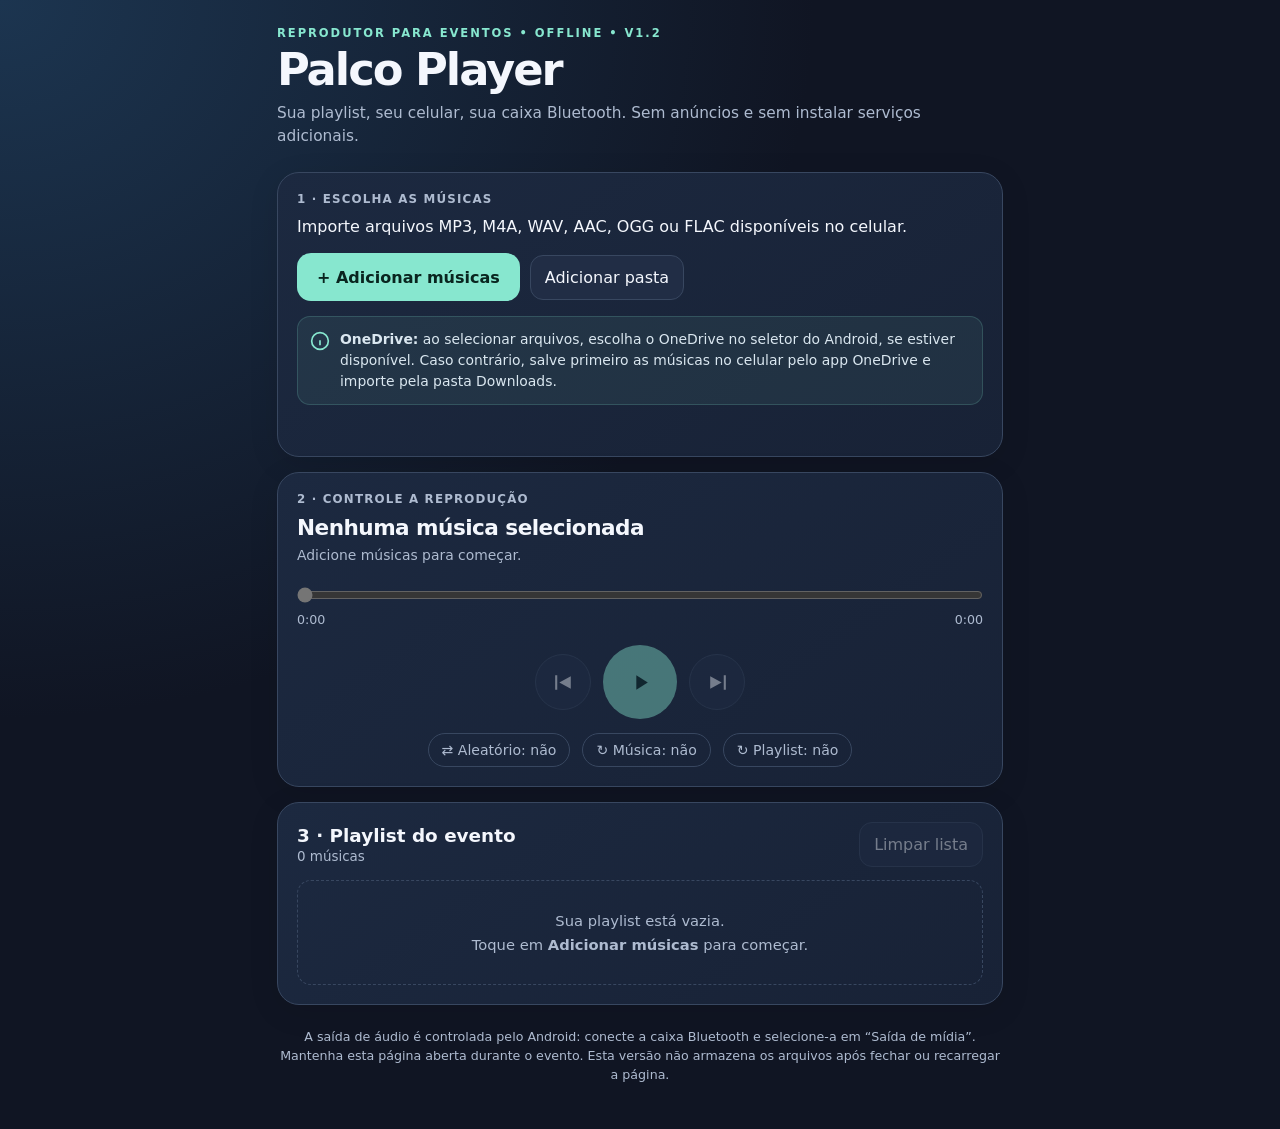
==== index.html @ 6859acc9 "feat: Palco Player v1.2 com repetição de música e playlist" ====
<!DOCTYPE html>
<html lang="pt-BR">
<head>
  <meta charset="utf-8">
  <meta name="viewport" content="width=device-width, initial-scale=1, viewport-fit=cover">
  <meta name="theme-color" content="#101523">
  <title>Palco Player v1.2 — Música para seu evento</title>
  <style>
    :root { color-scheme: dark; --bg:#101523; --surface:#192237; --surface2:#212d45; --stroke:#384760; --text:#f4f7fd; --muted:#aebbd0; --accent:#87e7cf; --accent2:#d5fff2; --danger:#ffaaa8; }
    * { box-sizing:border-box; }
    body { margin:0; min-height:100dvh; background:radial-gradient(ellipse at 0 0,#1c3550 0,transparent 45%),var(--bg); font-family:system-ui,-apple-system,"Segoe UI",Roboto,sans-serif; color:var(--text); }
    button,input { font:inherit; }
    button { cursor:pointer; touch-action:manipulation; }
    button:disabled { opacity:.42; cursor:default; }
    button:focus-visible, input:focus-visible { outline:3px solid var(--accent); outline-offset:3px; }
    .page { width:min(760px,100%); margin:0 auto; padding:26px 17px max(44px,env(safe-area-inset-bottom)); }
    .eyebrow { font-size:.72rem; font-weight:800; letter-spacing:.17em; text-transform:uppercase; color:var(--accent); }
    h1 { font-size:clamp(1.95rem,7vw,2.8rem); line-height:1.1; margin:5px 0 8px; letter-spacing:-.045em; }
    .sub { margin:0 0 24px; color:var(--muted); font-size:.96rem; line-height:1.5; }
    .card { background:linear-gradient(145deg,#1c2940,#182236); border:1px solid var(--stroke); border-radius:22px; padding:19px; margin-bottom:15px; box-shadow:0 7px 30px rgba(0,0,0,.10); }
    .import-row { display:flex; flex-wrap:wrap; gap:10px; align-items:center; }
    .primary { background:var(--accent); color:#09251f; border:0; border-radius:14px; font-weight:800; padding:13px 20px; min-height:48px; }
    .primary:active { background:var(--accent2); }
    .secondary { background:var(--surface2); color:var(--text); border:1px solid var(--stroke); border-radius:13px; padding:11px 14px; min-height:45px; }
    .secondary:active { background:#32435e; }
    .small { font-size:.8rem; color:var(--muted); margin:10px 0 0; line-height:1.55; }
    .hint { display:flex; gap:10px; align-items:flex-start; background:rgba(135,231,207,.07); padding:12px; border:1px solid rgba(135,231,207,.18); border-radius:13px; line-height:1.5; font-size:.87rem; color:#dae7f0; margin-top:15px; }
    .hint svg { color:var(--accent); flex-shrink:0; margin-top:2px; }
    .label { color:var(--muted); font-size:.74rem; text-transform:uppercase; letter-spacing:.10em; font-weight:800; }
    .song-title { margin:8px 0 2px; font-size:1.35rem; font-weight:750; letter-spacing:-.025em; overflow-wrap:anywhere; line-height:1.3; }
    .song-detail { min-height:18px; color:var(--muted); font-size:.87rem; margin-top:5px; }
    .seek { width:100%; accent-color:var(--accent); height:26px; margin:17px 0 0; cursor:pointer; }
    .timing { display:flex; justify-content:space-between; color:var(--muted); font-size:.79rem; font-variant-numeric:tabular-nums; }
    .controls { display:flex; justify-content:center; align-items:center; gap:12px; margin:18px auto 5px; }
    .control { border:1px solid var(--stroke); background:var(--surface2); color:var(--text); width:56px; height:56px; display:grid; place-items:center; border-radius:50%; }
    .play { width:74px; height:74px; color:#062820; background:var(--accent); border:0; }
    .play svg { width:29px; height:29px; }
    .control svg { width:25px; height:25px; fill:currentColor; }
    .modes { display:flex; justify-content:center; gap:12px; flex-wrap:wrap; margin-top:14px; }
    .mode { background:transparent; color:var(--muted); border:1px solid var(--stroke); padding:8px 13px; border-radius:999px; min-width:115px; font-size:.88rem; }
    .mode.active { background:rgba(135,231,207,.14); border-color:var(--accent); color:var(--accent); }
    .bar { display:flex; justify-content:space-between; align-items:center; flex-wrap:wrap; gap:10px; margin-bottom:13px; }
    h2 { font-size:1.15rem; margin:0; }
    .count { font-size:.84rem; color:var(--muted); }
    .track-list { list-style:none; padding:0; margin:0; display:grid; grid-template-columns:minmax(0,1fr); gap:7px; min-width:0; max-width:100%; }
    .track { display:flex; gap:8px; align-items:center; background:var(--surface2); border:1px solid transparent; border-radius:13px; padding:7px; min-height:54px; width:100%; min-width:0; max-width:100%; }
    .track.current { border-color:var(--accent); background:rgba(135,231,207,.11); }
    .track-main { background:none; border:0; flex:1 1 0; width:0; min-width:0; overflow:hidden; color:var(--text); text-align:left; padding:5px 5px; display:flex; align-items:center; gap:10px; }
    .track-num { color:var(--muted); font-size:.78rem; font-variant-numeric:tabular-nums; width:21px; flex-shrink:0; text-align:center; }
    .track.current .track-num { color:var(--accent); }
    .track-name { display:block; flex:1 1 0; min-width:0; max-width:100%; overflow:hidden; text-overflow:ellipsis; white-space:nowrap; font-size:.89rem; font-weight:600; }
    .track-actions { display:flex; flex:0 0 auto; flex-shrink:0; gap:2px; }
    .mini { color:var(--muted); background:transparent; border:0; width:32px; min-width:0; flex:0 0 32px; height:34px; display:grid; place-items:center; border-radius:9px; }
    .mini:active { background:#34445f; }
    .mini svg { width:17px; height:17px; }
    .empty { text-align:center; color:var(--muted); border:1px dashed var(--stroke); padding:28px 12px; border-radius:14px; font-size:.92rem; line-height:1.6; }
    .status { min-height:20px; color:var(--accent); font-size:.86rem; margin-top:12px; overflow-wrap:anywhere; }
    .status.error { color:var(--danger); }
    .footer { font-size:.79rem; line-height:1.5; text-align:center; color:var(--muted); padding-top:8px; }
    .sr-only { position:absolute; width:1px; height:1px; overflow:hidden; clip:rect(0,0,0,0); white-space:nowrap; }
    @media(max-width:380px) { .page{padding-inline:11px} .card{padding:15px} .mini{width:29px;flex-basis:29px} .controls{gap:9px} }
  </style>
</head>
<body>
<main class="page">
  <div class="eyebrow">Reprodutor para eventos • Offline • v1.2</div>
  <h1>Palco Player</h1>
  <p class="sub">Sua playlist, seu celular, sua caixa Bluetooth. Sem anúncios e sem instalar serviços adicionais.</p>

  <section class="card" aria-label="Adicionar músicas">
    <div class="label">1 · Escolha as músicas</div>
    <p style="margin:9px 0 14px;line-height:1.5">Importe arquivos MP3, M4A, WAV, AAC, OGG ou FLAC disponíveis no celular.</p>
    <div class="import-row">
      <button class="primary" id="pickBtn" type="button">+ Adicionar músicas</button>
      <button class="secondary" id="folderBtn" type="button" title="Disponibilidade varia conforme o navegador">Adicionar pasta</button>
    </div>
    <input class="sr-only" id="files" type="file" accept="audio/*,.mp3,.m4a,.aac,.wav,.flac,.ogg,.opus" multiple>
    <input class="sr-only" id="folder" type="file" accept="audio/*" webkitdirectory multiple>
    <div class="hint">
      <svg width="20" height="20" viewBox="0 0 24 24" fill="none" stroke="currentColor" stroke-width="2" aria-hidden="true"><path d="M12 2a10 10 0 1 0 10 10A10 10 0 0 0 12 2Z"/><path d="M12 11v6M12 7h.01"/></svg>
      <span><strong>OneDrive:</strong> ao selecionar arquivos, escolha o OneDrive no seletor do Android, se estiver disponível. Caso contrário, salve primeiro as músicas no celular pelo app OneDrive e importe pela pasta Downloads.</span>
    </div>
    <div id="status" class="status" role="status" aria-live="polite"></div>
  </section>

  <section class="card" aria-label="Reprodução">
    <div class="label">2 · Controle a reprodução</div>
    <div class="song-title" id="nowTitle">Nenhuma música selecionada</div>
    <div class="song-detail" id="nowDetail">Adicione músicas para começar.</div>
    <input aria-label="Posição da música" class="seek" id="seek" type="range" min="0" max="1000" value="0" disabled>
    <div class="timing"><span id="currentTime">0:00</span><span id="duration">0:00</span></div>
    <div class="controls">
      <button class="control" id="prev" type="button" title="Anterior" aria-label="Música anterior" disabled><svg viewBox="0 0 24 24" aria-hidden="true"><path d="M6 5H4v14h2V5Zm13 1-11 6 11 6V6Z"/></svg></button>
      <button class="control play" id="play" type="button" title="Reproduzir" aria-label="Reproduzir" disabled><svg id="playIcon" viewBox="0 0 24 24" aria-hidden="true"><path d="M8 5v14l11-7-11-7Z"/></svg></button>
      <button class="control" id="next" type="button" title="Próxima" aria-label="Próxima música" disabled><svg viewBox="0 0 24 24" aria-hidden="true"><path d="M18 5h2v14h-2V5ZM5 6v12l11-6L5 6Z"/></svg></button>
    </div>
    <div class="modes">
      <button class="mode" id="shuffle" type="button" aria-pressed="false">⇄ Aleatório: não</button>
      <button class="mode" id="repeatTrack" type="button" aria-pressed="false" title="Repetir continuamente a música selecionada">↻ Música: não</button>
      <button class="mode" id="repeatPlaylist" type="button" aria-pressed="false" title="Repetir toda a playlist">↻ Playlist: não</button>
    </div>
    <audio id="audio" preload="metadata"></audio>
  </section>

  <section class="card" aria-label="Lista de músicas">
    <div class="bar">
      <div><h2>3 · Playlist do evento</h2><span class="count" id="count">0 músicas</span></div>
      <button class="secondary" id="clear" type="button" disabled>Limpar lista</button>
    </div>
    <div class="empty" id="empty">Sua playlist está vazia.<br>Toque em <strong>Adicionar músicas</strong> para começar.</div>
    <ol class="track-list" id="list" aria-label="Músicas adicionadas"></ol>
  </section>

  <div class="footer">A saída de áudio é controlada pelo Android: conecte a caixa Bluetooth e selecione-a em “Saída de mídia”. Mantenha esta página aberta durante o evento. Esta versão não armazena os arquivos após fechar ou recarregar a página.</div>
</main>
<script>
(() => {
  'use strict';
  const $ = id => document.getElementById(id);
  const audio = $('audio');
  const list = $('list');
  let tracks = [];
  let index = -1;
  let currentUrl = null;
  let shuffle = false;
  let repeatMode = 'off'; // off | track | playlist
  let shuffleHistory = [];
  let skipErrors = 0;
  const collator = new Intl.Collator('pt-BR', { numeric: true, sensitivity: 'base' });
  const allowed = /\.(mp3|m4a|mp4|aac|wav|ogg|oga|opus|flac|webm)$/i;
  const iconPlay = '<path d="M8 5v14l11-7-11-7Z"/>';
  const iconPause = '<path d="M7 5h4v14H7V5Zm6 0h4v14h-4V5Z"/>';
  const fmt = t => Number.isFinite(t) && t >= 0 ? `${Math.floor(t/60)}:${String(Math.floor(t%60)).padStart(2,'0')}` : '0:00';
  const cleanName = s => s.replace(/\.[^.]+$/, '');
  const key = f => `${f.name}|${f.size}|${f.lastModified}`;
  function status(message, error=false) {
    $('status').textContent = message;
    $('status').classList.toggle('error', error);
  }
  function updateButtons() {
    const enabled = tracks.length > 0;
    $('play').disabled = !enabled;
    $('prev').disabled = !enabled;
    $('next').disabled = !enabled;
    $('clear').disabled = !enabled;
    $('playIcon').innerHTML = audio.paused ? iconPlay : iconPause;
    $('play').setAttribute('aria-label', audio.paused ? 'Reproduzir' : 'Pausar');
    $('play').title = audio.paused ? 'Reproduzir' : 'Pausar';
    $('seek').disabled = !(index >= 0 && Number.isFinite(audio.duration) && audio.duration > 0);
  }
  function render() {
    $('empty').hidden = tracks.length > 0;
    $('count').textContent = `${tracks.length} ${tracks.length === 1 ? 'música' : 'músicas'}`;
    list.replaceChildren();
    tracks.forEach((track,i) => {
      const row = document.createElement('li');
      row.className = 'track' + (i === index ? ' current' : '');
      const main = document.createElement('button');
      main.className = 'track-main'; main.type = 'button';
      main.title = `Tocar ${track.file.name}`;
      const n = document.createElement('span'); n.className = 'track-num'; n.textContent = i === index && !audio.paused ? '♫' : String(i+1);
      const name = document.createElement('span'); name.className = 'track-name'; name.textContent = cleanName(track.file.name);
      main.append(n,name);
      main.addEventListener('click',() => playAt(i));
      const actions = document.createElement('div'); actions.className='track-actions';
      for (const [symbol,title,fn,disabled] of [
        ['↑','Subir música',()=>move(i,-1), i === 0],
        ['↓','Descer música',()=>move(i,1), i === tracks.length-1],
        ['×','Remover música',()=>remove(i), false]
      ]) {
        const btn = document.createElement('button'); btn.className = 'mini'; btn.type='button'; btn.title=title; btn.setAttribute('aria-label',`${title}: ${track.file.name}`);
        btn.textContent = symbol; btn.style.fontSize='1.3rem'; btn.disabled=disabled; btn.addEventListener('click',fn); actions.append(btn);
      }
      row.append(main,actions); list.append(row);
    });
    updateButtons();
  }
  function updateNow() {
    const track = tracks[index];
    $('nowTitle').textContent = track ? cleanName(track.file.name) : 'Nenhuma música selecionada';
    $('nowDetail').textContent = track ? `Faixa ${index+1} de ${tracks.length} · Saída pelo áudio do celular` : 'Adicione músicas para começar.';
    updateButtons();
  }
  async function addFiles(fileList) {
    const incoming = Array.from(fileList).filter(f => f.type.startsWith('audio/') || allowed.test(f.name));
    const known = new Set(tracks.map(t => key(t.file)));
    const fresh = incoming.filter(f => !known.has(key(f)) && known.add(key(f)));
    fresh.sort((a,b) => collator.compare(cleanName(a.webkitRelativePath || a.name),cleanName(b.webkitRelativePath || b.name)));
    tracks.push(...fresh.map(file => ({ file })));
    render();
    if (index < 0 && tracks.length) { index=0; updateNow(); render(); }
    status(fresh.length ? `${fresh.length} ${fresh.length === 1 ? 'música adicionada' : 'músicas adicionadas'}. Toque em ▶ para iniciar.` : 'Nenhuma música nova encontrada. Confira os formatos selecionados.', !fresh.length);
  }
  function releaseUrl() {
    if (currentUrl) {
      URL.revokeObjectURL(currentUrl);
      currentUrl = null;
    }
  }
  async function playAt(i) {
    if (i < 0 || i >= tracks.length) return;
    try {
      if (i !== index || !audio.src) {
        audio.pause();
        audio.removeAttribute('src'); audio.load();
        releaseUrl();
        index = i;
        currentUrl = URL.createObjectURL(tracks[i].file);
        audio.src = currentUrl;
        audio.load();
      }
      updateNow(); render();
      if ('mediaSession' in navigator && typeof MediaMetadata !== 'undefined') {
        navigator.mediaSession.metadata = new MediaMetadata({ title:cleanName(tracks[index].file.name), artist:'Palco Player', album:'Playlist do evento' });
      }
      await audio.play();
      skipErrors = 0;
      status('Reproduzindo. Use os botões do celular para controlar o volume.');
      updateButtons(); render();
    } catch (e) {
      status('Não foi possível tocar este arquivo. Confira o formato e se ele está disponível no celular.',true);
      updateButtons();
    }
  }
  async function togglePlay() {
    if (!tracks.length) return;
    if (!audio.paused) { audio.pause(); return; }
    await playAt(index < 0 ? 0 : index);
  }
  function nextIndex(from, direction=1, manual=true) {
    if (!tracks.length) return -1;
    if (shuffle && tracks.length > 1 && direction > 0) {
      let fresh = tracks.map((_, i) => i).filter(i => i !== from && !shuffleHistory.includes(i));
      if (!fresh.length) {
        // Sem repetição, encerra ao completar a rodada de músicas aleatórias.
        if (repeatMode !== 'playlist' && !manual) return -1;
        shuffleHistory = [from];
        fresh = tracks.map((_, i) => i).filter(i => i !== from);
      }
      const chosen = fresh[Math.floor(Math.random() * fresh.length)];
      shuffleHistory.push(chosen);
      return chosen;
    }
    const candidate = from + direction;
    if (candidate >= tracks.length) return repeatMode === 'playlist' ? 0 : -1;
    if (candidate < 0) return repeatMode === 'playlist' ? tracks.length-1 : 0;
    return candidate;
  }
  async function next(manual = true) {
    const i = nextIndex(index,1,manual);
    if (i >= 0) await playAt(i);
    else if (!manual) { audio.pause(); audio.currentTime = 0; updateButtons(); status('Fim da playlist. Ative “↻ Playlist” para reiniciar automaticamente.'); }
    else status('Última música da playlist.');
  }
  async function prev() {
    if (audio.currentTime > 3) { audio.currentTime = 0; return; }
    if (shuffle && shuffleHistory.length > 1) {
      shuffleHistory.pop(); await playAt(shuffleHistory.pop()); return;
    }
    await playAt(nextIndex(index,-1));
  }
  function move(i,offset) {
    const j=i+offset;
    if (j<0 || j>=tracks.length) return;
    [tracks[i],tracks[j]]=[tracks[j],tracks[i]];
    if (index===i) index=j;
    else if (index===j) index=i;
    shuffleHistory=[];
    updateNow();render();
  }
  function remove(i) {
    const wasCurrent = i===index;
    if (wasCurrent) { audio.pause(); audio.removeAttribute('src'); audio.load();releaseUrl(); }
    tracks.splice(i,1);
    if (!tracks.length) { index=-1; }
    else if (wasCurrent) { index=-1; $('nowTitle').textContent='Música removida'; $('nowDetail').textContent='Toque em ▶ para continuar.'; index=Math.min(i,tracks.length-1); }
    else if (i < index) index--;
    shuffleHistory=[];
    if (!tracks.length) { $('currentTime').textContent='0:00';$('duration').textContent='0:00';$('seek').value='0'; }
    updateNow(); render();
  }
  function clear() {
    if (!tracks.length) return;
    if (!confirm(`Remover ${tracks.length} músicas da playlist?`)) return;
    audio.pause();audio.removeAttribute('src');audio.load();releaseUrl();
    tracks=[];index=-1;shuffleHistory=[];
    $('currentTime').textContent='0:00';$('duration').textContent='0:00';$('seek').value='0';
    updateNow();render();status('Playlist limpa.');
  }
  $('pickBtn').addEventListener('click',()=>$('files').click());
  $('folderBtn').addEventListener('click',()=>$('folder').click());
  $('files').addEventListener('change',e=>{addFiles(e.target.files);e.target.value='';});
  $('folder').addEventListener('change',e=>{addFiles(e.target.files);e.target.value='';});
  $('play').addEventListener('click',togglePlay);
  $('next').addEventListener('click',()=>next());
  $('prev').addEventListener('click',prev);
  $('clear').addEventListener('click',clear);
  $('shuffle').addEventListener('click',()=>{shuffle=!shuffle;shuffleHistory=shuffle && index>=0?[index]:[];$('shuffle').textContent=`⇄ Aleatório: ${shuffle?'sim':'não'}`;$('shuffle').classList.toggle('active',shuffle);$('shuffle').setAttribute('aria-pressed',String(shuffle));});
  function setRepeatMode(mode) {
    repeatMode = repeatMode === mode ? 'off' : mode;
    // O atributo loop faz a faixa atual repetir diretamente no navegador, inclusive no Android.
    audio.loop = repeatMode === 'track';
    for (const [id, target, label] of [
      ['repeatTrack', 'track', 'Música'],
      ['repeatPlaylist', 'playlist', 'Playlist']
    ]) {
      const enabled = repeatMode === target;
      const button = $(id);
      button.textContent = `↻ ${label}: ${enabled ? 'sim' : 'não'}`;
      button.classList.toggle('active', enabled);
      button.setAttribute('aria-pressed', String(enabled));
    }
  }
  $('repeatTrack').addEventListener('click', () => setRepeatMode('track'));
  $('repeatPlaylist').addEventListener('click', () => setRepeatMode('playlist'));
  $('seek').addEventListener('input',e=>{if(Number.isFinite(audio.duration)&&audio.duration>0)audio.currentTime=Number(e.target.value)/1000*audio.duration;});
  audio.addEventListener('timeupdate',()=>{$('currentTime').textContent=fmt(audio.currentTime);if(Number.isFinite(audio.duration)&&audio.duration>0)$('seek').value=Math.round(audio.currentTime/audio.duration*1000);});
  audio.addEventListener('durationchange',()=>{$('duration').textContent=fmt(audio.duration);updateButtons();});
  audio.addEventListener('playing',()=>{updateButtons();render();});
  audio.addEventListener('pause',()=>{updateButtons();render();});
  audio.addEventListener('ended', () => {
    // Fallback para navegadores que disparam 'ended' mesmo com audio.loop ativo.
    if (repeatMode === 'track' && index >= 0) {
      audio.currentTime = 0;
      audio.play().catch(() => status('Não foi possível repetir esta música.', true));
    } else {
      next(false);
    }
  });
  audio.addEventListener('error',()=>{if(!audio.src || !tracks.length)return;status(`Formato de áudio não suportado: ${tracks[index]?.file.name || 'arquivo'}.`,true);if(++skipErrors<tracks.length){const i=nextIndex(index,1);if(i>=0 && i!==index)playAt(i);}});
  if ('mediaSession' in navigator) {
    const set=(act,fn)=>{try{navigator.mediaSession.setActionHandler(act,fn);}catch(e){/* unsupported action */}};
    set('play',togglePlay);set('pause',()=>audio.pause());set('nexttrack',()=>next());set('previoustrack',prev);
    set('seekto',d=>{if(Number.isFinite(d.seekTime))audio.currentTime=d.seekTime;});
    set('seekbackward',d=>{audio.currentTime=Math.max(0,audio.currentTime-(d.seekOffset||10));});
    set('seekforward',d=>{audio.currentTime=Math.min(Number.isFinite(audio.duration)?audio.duration:Infinity,audio.currentTime+(d.seekOffset||10));});
  }
  window.addEventListener('beforeunload',releaseUrl);
  updateNow();render();
})();
</script>
</body>
</html>
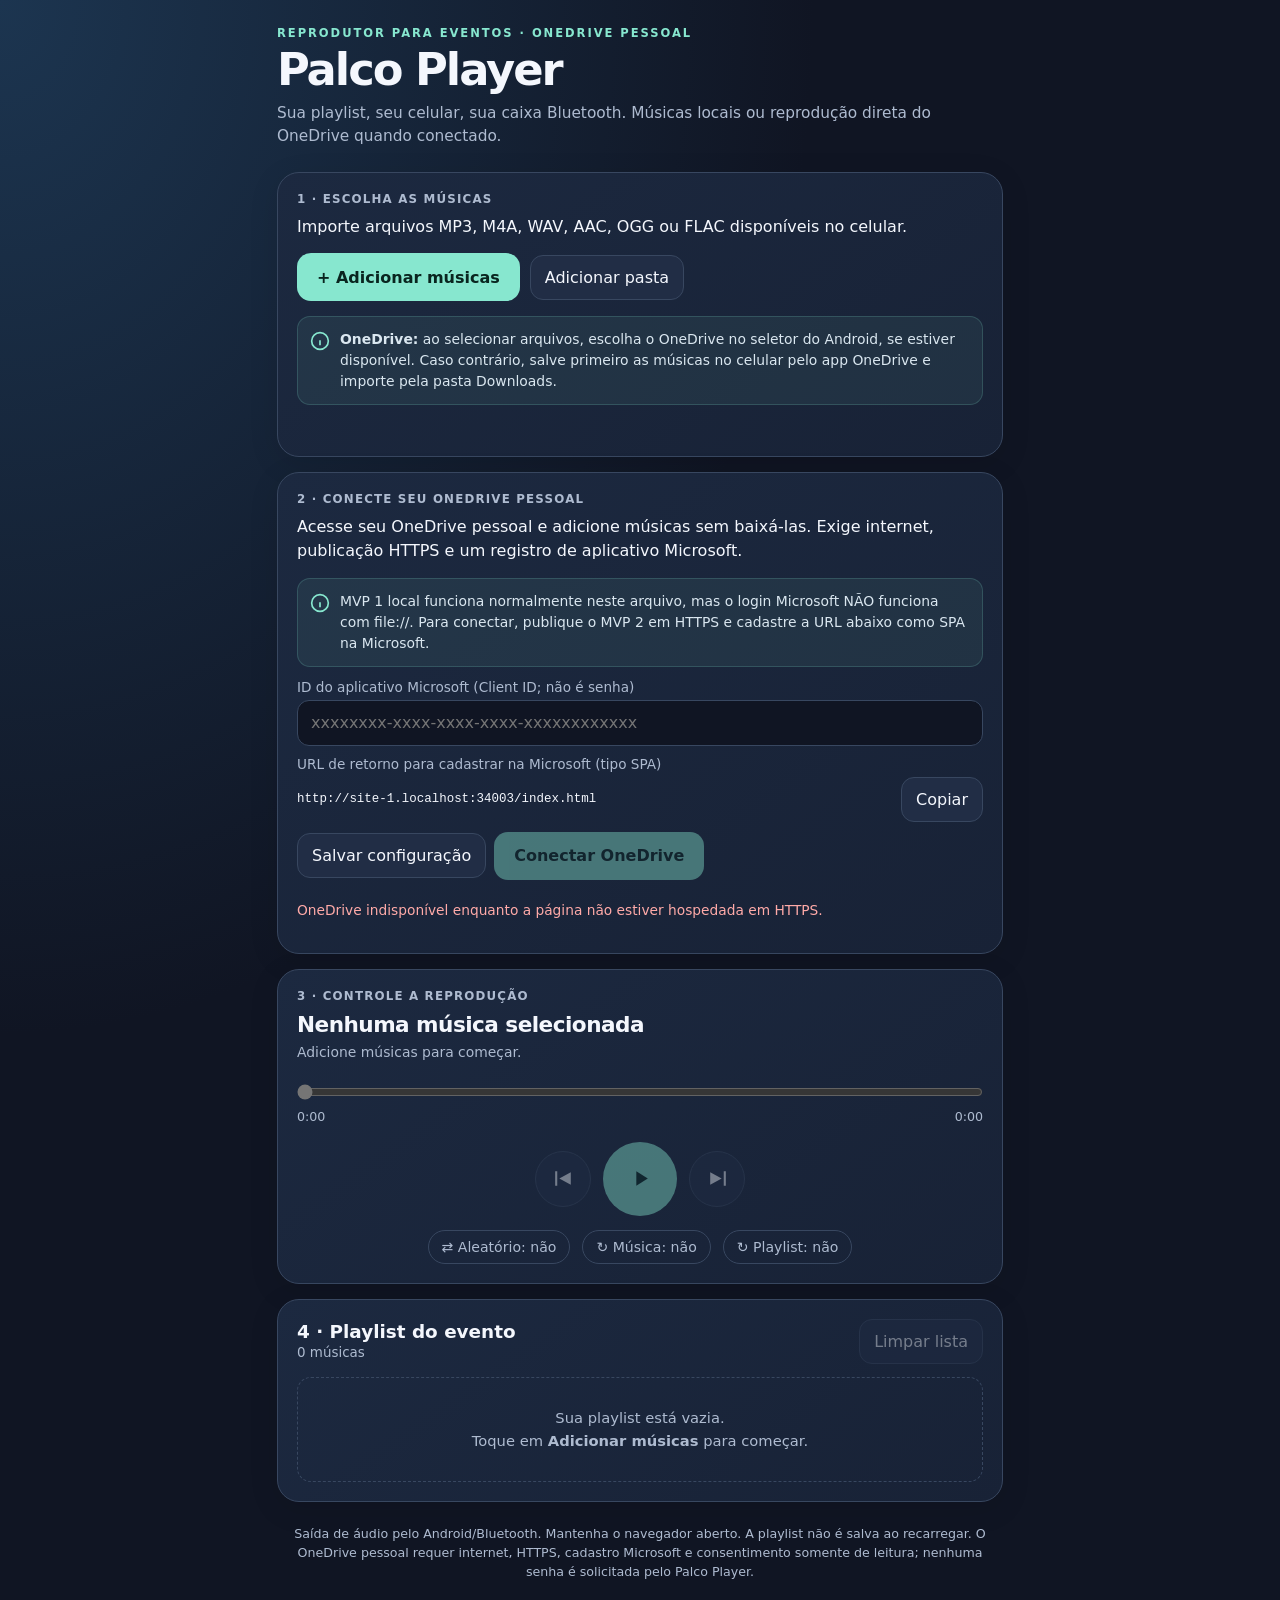
==== commit cc18397c: "feat(mvp2): manter modos de repetição no protótipo OneDrive pessoal" ====
--- a/index.html
+++ b/index.html
@@ -4,7 +4,7 @@
   <meta charset="utf-8">
   <meta name="viewport" content="width=device-width, initial-scale=1, viewport-fit=cover">
   <meta name="theme-color" content="#101523">
-  <title>Palco Player v1.2 — Música para seu evento</title>
+  <title>Palco Player MVP 2 — OneDrive Pessoal</title>
   <style>
     :root { color-scheme: dark; --bg:#101523; --surface:#192237; --surface2:#212d45; --stroke:#384760; --text:#f4f7fd; --muted:#aebbd0; --accent:#87e7cf; --accent2:#d5fff2; --danger:#ffaaa8; }
     * { box-sizing:border-box; }
@@ -56,6 +56,23 @@
     .empty { text-align:center; color:var(--muted); border:1px dashed var(--stroke); padding:28px 12px; border-radius:14px; font-size:.92rem; line-height:1.6; }
     .status { min-height:20px; color:var(--accent); font-size:.86rem; margin-top:12px; overflow-wrap:anywhere; }
     .status.error { color:var(--danger); }
+    .cloud-config { display:grid; gap:10px; margin:12px 0; }
+    .field-label { display:block; font-size:.85rem; color:var(--muted); margin-bottom:5px; }
+    .field { width:100%; max-width:100%; min-width:0; padding:12px 13px; min-height:46px; border:1px solid var(--stroke); border-radius:12px; background:var(--bg); color:var(--text); }
+    .cloud-actions { display:flex; gap:8px; flex-wrap:wrap; align-items:center; }
+    .cloud-browse { margin-top:15px; padding-top:14px; border-top:1px solid var(--stroke); }
+    .cloud-status { overflow-wrap:anywhere; color:var(--muted); font-size:.86rem; min-height:22px; line-height:1.55; margin-top:10px; }
+    .cloud-status.error { color:var(--danger); }
+    .cloud-status.success { color:var(--accent); }
+    .drive-list { list-style:none; display:grid; grid-template-columns:minmax(0,1fr); padding:0; margin:9px 0; gap:6px; }
+    .drive-item { display:flex; min-width:0; max-width:100%; width:100%; align-items:center; gap:8px; padding:8px 9px; border-radius:12px; background:var(--surface2); }
+    .drive-name { flex:1 1 0; min-width:0; white-space:nowrap; overflow:hidden; text-overflow:ellipsis; color:var(--text); font-size:.9rem; }
+    .drive-folder { color:var(--text); flex:1; min-width:0; border:0; text-align:left; background:transparent; padding:5px; white-space:nowrap; overflow:hidden; text-overflow:ellipsis; }
+    .drive-select { width:20px; height:20px; flex:0 0 20px; accent-color:var(--accent); }
+    .drive-sup { color:var(--muted); font-size:.77rem; margin:8px 0; }
+    .drive-icon { width:20px; flex:0 0 20px; text-align:center; }
+    .quiet-note { font-size:.82rem; color:var(--muted); margin:10px 0 0; line-height:1.5; }
+    .hidden { display:none !important; }
     .footer { font-size:.79rem; line-height:1.5; text-align:center; color:var(--muted); padding-top:8px; }
     .sr-only { position:absolute; width:1px; height:1px; overflow:hidden; clip:rect(0,0,0,0); white-space:nowrap; }
     @media(max-width:380px) { .page{padding-inline:11px} .card{padding:15px} .mini{width:29px;flex-basis:29px} .controls{gap:9px} }
@@ -63,9 +80,9 @@
 </head>
 <body>
 <main class="page">
-  <div class="eyebrow">Reprodutor para eventos • Offline • v1.2</div>
+  <div class="eyebrow">Reprodutor para eventos · OneDrive pessoal</div>
   <h1>Palco Player</h1>
-  <p class="sub">Sua playlist, seu celular, sua caixa Bluetooth. Sem anúncios e sem instalar serviços adicionais.</p>
+  <p class="sub">Sua playlist, seu celular, sua caixa Bluetooth. Músicas locais ou reprodução direta do OneDrive quando conectado.</p>
 
   <section class="card" aria-label="Adicionar músicas">
     <div class="label">1 · Escolha as músicas</div>
@@ -83,8 +100,44 @@
     <div id="status" class="status" role="status" aria-live="polite"></div>
   </section>
 
+  <section class="card" aria-label="Músicas do OneDrive">
+    <div class="label">2 · Conecte seu OneDrive pessoal</div>
+    <p style="margin:9px 0 11px;line-height:1.5">Acesse seu OneDrive pessoal e adicione músicas sem baixá-las. Exige internet, publicação HTTPS e um registro de aplicativo Microsoft.</p>
+    <div id="cloudPrereq" class="hint">
+      <svg width="20" height="20" viewBox="0 0 24 24" fill="none" stroke="currentColor" stroke-width="2" aria-hidden="true"><circle cx="12" cy="12" r="10"/><path d="M12 11v6M12 7h.01"/></svg>
+      <span id="cloudPrereqText">O acesso direto exige que esta página seja publicada em HTTPS com um aplicativo registrado na Microsoft. A reprodução local continua disponível sem isso.</span>
+    </div>
+    <div class="cloud-config">
+      <div>
+        <label class="field-label" for="clientId">ID do aplicativo Microsoft (Client ID; não é senha)</label>
+        <input class="field" id="clientId" placeholder="xxxxxxxx-xxxx-xxxx-xxxx-xxxxxxxxxxxx" autocomplete="off" spellcheck="false" inputmode="text">
+      </div>
+      <div>
+        <span class="field-label">URL de retorno para cadastrar na Microsoft (tipo SPA)</span>
+        <div class="import-row"><code id="redirectUri" style="font-size:.78rem;overflow-wrap:anywhere;flex:1;min-width:0"></code><button id="copyRedirect" class="secondary" type="button">Copiar</button></div>
+      </div>
+      <div class="cloud-actions">
+        <button id="saveClient" class="secondary" type="button">Salvar configuração</button>
+        <button id="connect" class="primary" type="button" disabled>Conectar OneDrive</button>
+        <button id="disconnect" class="secondary hidden" type="button">Sair da conta</button>
+      </div>
+      <div class="cloud-status" id="cloudStatus" role="status" aria-live="polite"></div>
+    </div>
+    <div id="cloudBrowser" class="cloud-browse hidden">
+      <div class="bar">
+        <div style="min-width:0"><div class="label">Explorar pastas</div><div id="folderPath" style="font-size:.96rem;word-break:break-word;margin-top:5px">Meu OneDrive</div></div>
+        <button type="button" class="secondary" id="backFolder" disabled>← Voltar</button>
+      </div>
+      <div class="cloud-actions"><button id="reloadFolder" class="secondary" type="button">Atualizar pasta</button><button id="addSelected" class="primary" type="button" disabled>+ Adicionar selecionadas</button><button id="addAllCloud" class="secondary" type="button" disabled>+ Adicionar todas da pasta</button></div>
+      <p class="drive-sup" id="folderCount">Nenhum arquivo carregado</p>
+      <ul class="drive-list" id="driveList" aria-label="Conteúdo da pasta do OneDrive"></ul>
+      <button id="moreCloud" type="button" class="secondary hidden">Carregar mais arquivos</button>
+      <p class="quiet-note">As músicas da nuvem usam dados móveis/Wi-Fi e não funcionam offline. Pastas não são incluídas recursivamente. O link temporário de reprodução é renovado antes de cada faixa.</p>
+    </div>
+  </section>
+
   <section class="card" aria-label="Reprodução">
-    <div class="label">2 · Controle a reprodução</div>
+    <div class="label">3 · Controle a reprodução</div>
     <div class="song-title" id="nowTitle">Nenhuma música selecionada</div>
     <div class="song-detail" id="nowDetail">Adicione músicas para começar.</div>
     <input aria-label="Posição da música" class="seek" id="seek" type="range" min="0" max="1000" value="0" disabled>
@@ -104,14 +157,14 @@
 
   <section class="card" aria-label="Lista de músicas">
     <div class="bar">
-      <div><h2>3 · Playlist do evento</h2><span class="count" id="count">0 músicas</span></div>
+      <div><h2>4 · Playlist do evento</h2><span class="count" id="count">0 músicas</span></div>
       <button class="secondary" id="clear" type="button" disabled>Limpar lista</button>
     </div>
     <div class="empty" id="empty">Sua playlist está vazia.<br>Toque em <strong>Adicionar músicas</strong> para começar.</div>
     <ol class="track-list" id="list" aria-label="Músicas adicionadas"></ol>
   </section>
 
-  <div class="footer">A saída de áudio é controlada pelo Android: conecte a caixa Bluetooth e selecione-a em “Saída de mídia”. Mantenha esta página aberta durante o evento. Esta versão não armazena os arquivos após fechar ou recarregar a página.</div>
+  <div class="footer">Saída de áudio pelo Android/Bluetooth. Mantenha o navegador aberto. A playlist não é salva ao recarregar. O OneDrive pessoal requer internet, HTTPS, cadastro Microsoft e consentimento somente de leitura; nenhuma senha é solicitada pelo Palco Player.</div>
 </main>
 <script>
 (() => {
@@ -119,174 +172,324 @@
   const $ = id => document.getElementById(id);
   const audio = $('audio');
   const list = $('list');
-  let tracks = [];
-  let index = -1;
-  let currentUrl = null;
-  let shuffle = false;
-  let repeatMode = 'off'; // off | track | playlist
-  let shuffleHistory = [];
-  let skipErrors = 0;
-  const collator = new Intl.Collator('pt-BR', { numeric: true, sensitivity: 'base' });
+  let tracks = [], index = -1, currentUrl = null, shuffle = false, repeatMode = 'off';
+  let shuffleHistory = [], skipErrors = 0, loadGeneration = 0;
+  const collator = new Intl.Collator('pt-BR', { numeric:true, sensitivity:'base' });
   const allowed = /\.(mp3|m4a|mp4|aac|wav|ogg|oga|opus|flac|webm)$/i;
   const iconPlay = '<path d="M8 5v14l11-7-11-7Z"/>';
   const iconPause = '<path d="M7 5h4v14H7V5Zm6 0h4v14h-4V5Z"/>';
   const fmt = t => Number.isFinite(t) && t >= 0 ? `${Math.floor(t/60)}:${String(Math.floor(t%60)).padStart(2,'0')}` : '0:00';
-  const cleanName = s => s.replace(/\.[^.]+$/, '');
-  const key = f => `${f.name}|${f.size}|${f.lastModified}`;
-  function status(message, error=false) {
-    $('status').textContent = message;
-    $('status').classList.toggle('error', error);
-  }
+  const cleanName = s => String(s).replace(/\.[^.]+$/, '');
+  const localKey = f => `${f.name}|${f.size}|${f.lastModified}`;
+  function status(message, error=false) { $('status').textContent=message; $('status').classList.toggle('error',error); }
   function updateButtons() {
-    const enabled = tracks.length > 0;
-    $('play').disabled = !enabled;
-    $('prev').disabled = !enabled;
-    $('next').disabled = !enabled;
-    $('clear').disabled = !enabled;
-    $('playIcon').innerHTML = audio.paused ? iconPlay : iconPause;
-    $('play').setAttribute('aria-label', audio.paused ? 'Reproduzir' : 'Pausar');
-    $('play').title = audio.paused ? 'Reproduzir' : 'Pausar';
-    $('seek').disabled = !(index >= 0 && Number.isFinite(audio.duration) && audio.duration > 0);
+    const enabled=tracks.length>0;
+    for (const id of ['play','prev','next','clear']) $(id).disabled=!enabled;
+    $('playIcon').innerHTML=audio.paused?iconPlay:iconPause;
+    $('play').setAttribute('aria-label',audio.paused?'Reproduzir':'Pausar');
+    $('play').title=audio.paused?'Reproduzir':'Pausar';
+    $('seek').disabled=!(index>=0 && Number.isFinite(audio.duration) && audio.duration>0);
   }
   function render() {
-    $('empty').hidden = tracks.length > 0;
-    $('count').textContent = `${tracks.length} ${tracks.length === 1 ? 'música' : 'músicas'}`;
+    $('empty').hidden=tracks.length>0;
+    $('count').textContent=`${tracks.length} ${tracks.length===1?'música':'músicas'}`;
     list.replaceChildren();
     tracks.forEach((track,i) => {
-      const row = document.createElement('li');
-      row.className = 'track' + (i === index ? ' current' : '');
-      const main = document.createElement('button');
-      main.className = 'track-main'; main.type = 'button';
-      main.title = `Tocar ${track.file.name}`;
-      const n = document.createElement('span'); n.className = 'track-num'; n.textContent = i === index && !audio.paused ? '♫' : String(i+1);
-      const name = document.createElement('span'); name.className = 'track-name'; name.textContent = cleanName(track.file.name);
-      main.append(n,name);
-      main.addEventListener('click',() => playAt(i));
-      const actions = document.createElement('div'); actions.className='track-actions';
+      const row=document.createElement('li'); row.className='track'+(i===index?' current':'');
+      const main=document.createElement('button'); main.className='track-main'; main.type='button';main.title=`Tocar ${track.name}`;
+      const n=document.createElement('span');n.className='track-num';n.textContent=i===index&&!audio.paused?'♫':String(i+1);
+      const name=document.createElement('span');name.className='track-name';name.textContent=(track.source==='onedrive'?'☁ ':'')+cleanName(track.name);
+      main.append(n,name);main.addEventListener('click',()=>playAt(i));
+      const actions=document.createElement('div');actions.className='track-actions';
       for (const [symbol,title,fn,disabled] of [
-        ['↑','Subir música',()=>move(i,-1), i === 0],
-        ['↓','Descer música',()=>move(i,1), i === tracks.length-1],
-        ['×','Remover música',()=>remove(i), false]
+        ['↑','Subir música',()=>move(i,-1),i===0],
+        ['↓','Descer música',()=>move(i,1),i===tracks.length-1],
+        ['×','Remover música',()=>remove(i),false]
       ]) {
-        const btn = document.createElement('button'); btn.className = 'mini'; btn.type='button'; btn.title=title; btn.setAttribute('aria-label',`${title}: ${track.file.name}`);
-        btn.textContent = symbol; btn.style.fontSize='1.3rem'; btn.disabled=disabled; btn.addEventListener('click',fn); actions.append(btn);
+        const btn=document.createElement('button');btn.className='mini';btn.type='button';btn.title=title;
+        btn.setAttribute('aria-label',`${title}: ${track.name}`);
+        btn.textContent=symbol;btn.style.fontSize='1.3rem';btn.disabled=disabled;
+        btn.addEventListener('click',fn);actions.append(btn);
       }
-      row.append(main,actions); list.append(row);
+      row.append(main,actions);list.append(row);
     });
     updateButtons();
   }
   function updateNow() {
-    const track = tracks[index];
-    $('nowTitle').textContent = track ? cleanName(track.file.name) : 'Nenhuma música selecionada';
-    $('nowDetail').textContent = track ? `Faixa ${index+1} de ${tracks.length} · Saída pelo áudio do celular` : 'Adicione músicas para começar.';
+    const track=tracks[index];
+    $('nowTitle').textContent=track?cleanName(track.name):'Nenhuma música selecionada';
+    $('nowDetail').textContent=track?`Faixa ${index+1} de ${tracks.length} · ${track.source==='onedrive'?'OneDrive (internet)':'Arquivo local'} · Bluetooth pelo Android`:'Adicione músicas para começar.';
     updateButtons();
   }
-  async function addFiles(fileList) {
-    const incoming = Array.from(fileList).filter(f => f.type.startsWith('audio/') || allowed.test(f.name));
-    const known = new Set(tracks.map(t => key(t.file)));
-    const fresh = incoming.filter(f => !known.has(key(f)) && known.add(key(f)));
-    fresh.sort((a,b) => collator.compare(cleanName(a.webkitRelativePath || a.name),cleanName(b.webkitRelativePath || b.name)));
-    tracks.push(...fresh.map(file => ({ file })));
+  function addFiles(fileList) {
+    const incoming=Array.from(fileList).filter(f=>f.type.startsWith('audio/')||allowed.test(f.name));
+    const known=new Set(tracks.filter(t=>t.source==='local').map(t=>localKey(t.file)));
+    const fresh=incoming.filter(f=>!known.has(localKey(f))&&known.add(localKey(f)));
+    fresh.sort((a,b)=>collator.compare(a.webkitRelativePath||a.name,b.webkitRelativePath||b.name));
+    tracks.push(...fresh.map(file=>({source:'local',name:file.name,file})));
+    if(index<0&&tracks.length){index=0;updateNow();}
     render();
-    if (index < 0 && tracks.length) { index=0; updateNow(); render(); }
-    status(fresh.length ? `${fresh.length} ${fresh.length === 1 ? 'música adicionada' : 'músicas adicionadas'}. Toque em ▶ para iniciar.` : 'Nenhuma música nova encontrada. Confira os formatos selecionados.', !fresh.length);
-  }
-  function releaseUrl() {
-    if (currentUrl) {
-      URL.revokeObjectURL(currentUrl);
-      currentUrl = null;
-    }
-  }
+    status(fresh.length?`${fresh.length} ${fresh.length===1?'música adicionada':'músicas adicionadas'}. Toque em ▶ para iniciar.`:'Nenhuma música nova encontrada.',!fresh.length);
+  }
+  function addCloudItems(items) {
+    const known=new Set(tracks.filter(t=>t.source==='onedrive').map(t=>t.cloudId));
+    const fresh=items.filter(f=>f.file && isAudio(f) && !known.has(f.id) && known.add(f.id));
+    tracks.push(...fresh.map(f=>({source:'onedrive',name:f.name,cloudId:f.id})));
+    if(index<0&&tracks.length){index=0;updateNow();}
+    render();
+    cloudStatus(fresh.length?`${fresh.length} ${fresh.length===1?'música adicionada':'músicas adicionadas'} à playlist.`:'Essas músicas já estão na playlist.',false);
+    $('addSelected').disabled=true;
+    selectedCloud.clear();
+    renderFolder();
+  }
+  function releaseUrl() {if(currentUrl){URL.revokeObjectURL(currentUrl);currentUrl=null;}}
   async function playAt(i) {
-    if (i < 0 || i >= tracks.length) return;
+    if(i<0||i>=tracks.length)return;
+    const generation=++loadGeneration;
+    const track=tracks[i];
     try {
-      if (i !== index || !audio.src) {
-        audio.pause();
-        audio.removeAttribute('src'); audio.load();
-        releaseUrl();
-        index = i;
-        currentUrl = URL.createObjectURL(tracks[i].file);
-        audio.src = currentUrl;
+      const changed=(i!==index||!audio.src);
+      let src=null;
+      if(changed) {
+        if(track.source==='onedrive') {
+          status(`Preparando áudio do OneDrive: ${cleanName(track.name)}…`);
+          src=await obtainCloudAudioUrl(track.cloudId);
+        } else {
+          src=URL.createObjectURL(track.file);
+        }
+        if(generation!==loadGeneration){if(track.source==='local'&&src)URL.revokeObjectURL(src);return;}
+        audio.pause();audio.removeAttribute('src');audio.load();releaseUrl();
+        index=i;audio.src=src;
+        if(track.source==='local')currentUrl=src;
         audio.load();
       }
-      updateNow(); render();
-      if ('mediaSession' in navigator && typeof MediaMetadata !== 'undefined') {
-        navigator.mediaSession.metadata = new MediaMetadata({ title:cleanName(tracks[index].file.name), artist:'Palco Player', album:'Playlist do evento' });
+      updateNow();render();
+      if('mediaSession' in navigator && typeof MediaMetadata!=='undefined') {
+        navigator.mediaSession.metadata=new MediaMetadata({title:cleanName(track.name),artist:'Palco Player',album:track.source==='onedrive'?'OneDrive':'Playlist do evento'});
       }
       await audio.play();
-      skipErrors = 0;
-      status('Reproduzindo. Use os botões do celular para controlar o volume.');
-      updateButtons(); render();
-    } catch (e) {
-      status('Não foi possível tocar este arquivo. Confira o formato e se ele está disponível no celular.',true);
+      if(generation!==loadGeneration)return;
+      skipErrors=0;status('Reproduzindo. O volume e a saída Bluetooth são controlados pelo Android.');
+      updateButtons();render();
+    } catch(e) {
+      if(generation!==loadGeneration)return;
+      status(track.source==='onedrive'?`Falha ao reproduzir do OneDrive: ${safeError(e)}. Confira conexão e login.`:'Não foi possível reproduzir este arquivo local.',true);
       updateButtons();
     }
   }
-  async function togglePlay() {
-    if (!tracks.length) return;
-    if (!audio.paused) { audio.pause(); return; }
-    await playAt(index < 0 ? 0 : index);
-  }
-  function nextIndex(from, direction=1, manual=true) {
-    if (!tracks.length) return -1;
-    if (shuffle && tracks.length > 1 && direction > 0) {
-      let fresh = tracks.map((_, i) => i).filter(i => i !== from && !shuffleHistory.includes(i));
-      if (!fresh.length) {
-        // Sem repetição, encerra ao completar a rodada de músicas aleatórias.
-        if (repeatMode !== 'playlist' && !manual) return -1;
-        shuffleHistory = [from];
-        fresh = tracks.map((_, i) => i).filter(i => i !== from);
+  async function togglePlay() {if(!tracks.length)return;if(!audio.paused){audio.pause();return;}await playAt(index<0?0:index);}
+  function nextIndex(from,direction=1,manual=true) {
+    if(!tracks.length)return-1;
+    if(shuffle&&tracks.length>1&&direction>0) {
+      let fresh=tracks.map((_,i)=>i).filter(i=>i!==from&&!shuffleHistory.includes(i));
+      if(!fresh.length) {
+        if(repeatMode!=='playlist'&&!manual)return -1;
+        shuffleHistory=[from];
+        fresh=tracks.map((_,i)=>i).filter(i=>i!==from);
       }
-      const chosen = fresh[Math.floor(Math.random() * fresh.length)];
-      shuffleHistory.push(chosen);
-      return chosen;
+      const chosen=fresh[Math.floor(Math.random()*fresh.length)];shuffleHistory.push(chosen);return chosen;
     }
-    const candidate = from + direction;
-    if (candidate >= tracks.length) return repeatMode === 'playlist' ? 0 : -1;
-    if (candidate < 0) return repeatMode === 'playlist' ? tracks.length-1 : 0;
+    const candidate=from+direction;
+    if(candidate>=tracks.length)return repeatMode==='playlist'?0:-1;
+    if(candidate<0)return repeatMode==='playlist'?tracks.length-1:0;
     return candidate;
   }
-  async function next(manual = true) {
-    const i = nextIndex(index,1,manual);
-    if (i >= 0) await playAt(i);
-    else if (!manual) { audio.pause(); audio.currentTime = 0; updateButtons(); status('Fim da playlist. Ative “↻ Playlist” para reiniciar automaticamente.'); }
-    else status('Última música da playlist.');
-  }
-  async function prev() {
-    if (audio.currentTime > 3) { audio.currentTime = 0; return; }
-    if (shuffle && shuffleHistory.length > 1) {
-      shuffleHistory.pop(); await playAt(shuffleHistory.pop()); return;
+  async function next(manual=true){const i=nextIndex(index,1,manual);if(i>=0)await playAt(i);else if(!manual){audio.pause();audio.currentTime=0;updateButtons();status('Fim da playlist. Ative “↻ Playlist” para reiniciar automaticamente.');}else status('Última música da playlist.');}
+  async function prev(){if(audio.currentTime>3){audio.currentTime=0;return;}if(shuffle&&shuffleHistory.length>1){shuffleHistory.pop();await playAt(shuffleHistory[shuffleHistory.length-1]);return;}await playAt(nextIndex(index,-1));}
+  function move(i,offset) {
+    const j=i+offset;if(j<0||j>=tracks.length)return;
+    [tracks[i],tracks[j]]=[tracks[j],tracks[i]];
+    if(index===i)index=j;else if(index===j)index=i;
+    shuffleHistory=[];updateNow();render();
+  }
+  function remove(i) {
+    ++loadGeneration;
+    const wasCurrent=i===index;
+    if(wasCurrent){audio.pause();audio.removeAttribute('src');audio.load();releaseUrl();}
+    tracks.splice(i,1);
+    if(!tracks.length)index=-1;
+    else if(wasCurrent)index=Math.min(i,tracks.length-1);
+    else if(i<index)index--;
+    shuffleHistory=[];
+    if(!tracks.length||wasCurrent){$('currentTime').textContent='0:00';$('duration').textContent='0:00';$('seek').value='0';}
+    updateNow();render();
+  }
+  function clear(){if(!tracks.length||!confirm(`Remover ${tracks.length} músicas da playlist?`))return;++loadGeneration;audio.pause();audio.removeAttribute('src');audio.load();releaseUrl();tracks=[];index=-1;shuffleHistory=[];$('currentTime').textContent='0:00';$('duration').textContent='0:00';$('seek').value='0';updateNow();render();status('Playlist limpa.');}
+
+  // OneDrive via OAuth 2.0 PKCE (MSAL). Nenhuma senha ou Client Secret é coletado.
+  // MSAL é carregado somente quando necessário, para manter a reprodução local offline.
+  const GRAPH='https://graph.microsoft.com/v1.0';
+  const SCOPES=['Files.Read'];
+  const CONFIG_KEY='palco-player-v2-personal-client-id';
+  const REDIRECT=location.protocol==='file:'?'(publique em HTTPS para obter a URL)':location.origin+location.pathname;
+  const SECURE=location.protocol==='https:' || (location.protocol==='http:'&&['localhost','127.0.0.1'].includes(location.hostname));
+  const savedConfig=()=>{try{return localStorage.getItem(CONFIG_KEY)||'';}catch(e){return '';}};
+  const saveConfig=(value)=>{try{localStorage.setItem(CONFIG_KEY,value);return true;}catch(e){return false;}};
+  let clientId='', msalInstance=null, account=null, authBusy=false, cloudItems=[], selectedCloud=new Set(), nextCloudPage=null, navigation=[{id:null,name:'Meu OneDrive'}];
+  function safeError(error){const raw=String(error?.error?.message||error?.message||error||'erro desconhecido');return raw.replace(/(https?:\/\/)[^\s]+/g,'[URL]').slice(0,230);}
+  function cloudStatus(message,error=false,success=false){$('cloudStatus').textContent=message;$('cloudStatus').classList.toggle('error',error);$('cloudStatus').classList.toggle('success',success);}
+  function isAudio(item){return item?.file && (allowed.test(item.name||'') || String(item.file?.mimeType||'').startsWith('audio/'));}
+  function setConnectedUI(){
+    const connected=!!account;
+    $('connect').classList.toggle('hidden',connected);
+    $('disconnect').classList.toggle('hidden',!connected);
+    $('connect').disabled=!SECURE||!clientId||authBusy;
+    $('cloudBrowser').classList.toggle('hidden',!connected);
+    $('clientId').disabled=connected;
+    $('saveClient').disabled=connected;
+    if(connected)cloudStatus(`Conta pessoal conectada: ${account.username||account.name||'Microsoft'}. Permissão somente de leitura.`,false,true);
+  }
+  async function loadMsal(){
+    if(window.msal?.PublicClientApplication)return window.msal;
+    return new Promise((resolve,reject)=>{
+      const script=document.createElement('script');
+      script.src='https://alcdn.msauth.net/browser/2.38.4/js/msal-browser.min.js';
+      script.crossOrigin='anonymous';
+      let completed=false;
+      const finish=(err)=>{if(completed)return;completed=true;clearTimeout(timeout);if(err)reject(err);else resolve(window.msal);};
+      const timeout=setTimeout(()=>finish(new Error('A biblioteca de autenticação não carregou. Verifique a internet.')),15000);
+      script.onload=()=>window.msal?.PublicClientApplication?finish():finish(new Error('Biblioteca de autenticação inválida.'));
+      script.onerror=()=>finish(new Error('Falha ao carregar biblioteca oficial Microsoft.'));
+      document.head.appendChild(script);
+    });
+  }
+  async function initializeAuth(){
+    if(msalInstance)return msalInstance;
+    if(!SECURE)throw new Error('Abra este MVP 2 em um endereço HTTPS autorizado na Microsoft.');
+    if(!clientId)throw new Error('Informe o Client ID do aplicativo cadastrado na Microsoft.');
+    const lib=await loadMsal();
+    const app=new lib.PublicClientApplication({
+      auth:{clientId,authority:'https://login.microsoftonline.com/consumers',redirectUri:REDIRECT,navigateToLoginRequestUrl:false},
+      cache:{cacheLocation:'sessionStorage',storeAuthStateInCookie:false}
+    });
+    if(typeof app.initialize==='function')await app.initialize();
+    // Tratamento obrigatório de retorno OAuth antes de novas operações.
+    const result=await app.handleRedirectPromise();
+    const accounts=app.getAllAccounts();
+    msalInstance=app;
+    account=result?.account||app.getActiveAccount?.()||accounts[0]||null;
+    if(account&&app.setActiveAccount)app.setActiveAccount(account);
+    setConnectedUI();
+    return app;
+  }
+  async function connect(){
+    if(authBusy)return;
+    authBusy=true;setConnectedUI();
+    try{
+      const app=await initializeAuth();
+      if(account){await showFolder();return;}
+      cloudStatus('Abrindo login seguro da Microsoft…');
+      await app.loginRedirect({scopes:SCOPES});
+    }catch(e){cloudStatus(`Não foi possível conectar: ${safeError(e)}`,true);}
+    finally{authBusy=false;setConnectedUI();}
+  }
+  async function disconnect(){
+    if(!msalInstance||!account)return;
+    try{const app=msalInstance;cloudStatus('Saindo da conta Microsoft…');await app.logoutRedirect({account,postLogoutRedirectUri:REDIRECT});}
+    catch(e){cloudStatus(`Falha ao sair: ${safeError(e)}`,true);}
+  }
+  async function getToken(){
+    const app=await initializeAuth();
+    if(!account)throw new Error('Conta desconectada. Toque em Conectar OneDrive.');
+    try{return (await app.acquireTokenSilent({scopes:SCOPES,account})).accessToken;}
+    catch(e){throw new Error('A sessão Microsoft precisa ser renovada. Entre novamente na conta.');}
+  }
+  function validatedGraphUrl(url){
+    const parsed=new URL(url,GRAPH);
+    if(parsed.protocol!=='https:'||parsed.origin!=='https://graph.microsoft.com'||!parsed.pathname.startsWith('/v1.0/'))throw new Error('URL de API inválida.');
+    return parsed.href;
+  }
+  async function graphGet(path){
+    const url=validatedGraphUrl(path);
+    const token=await getToken();
+    const response=await fetch(url,{headers:{Authorization:`Bearer ${token}`,Accept:'application/json'}});
+    if(!response.ok){
+      let detail='';try{const j=await response.json();detail=j.error?.message||j.error?.code||'';}catch(_e){}
+      throw new Error(`Microsoft Graph ${response.status}${detail?': '+detail:''}`);
     }
-    await playAt(nextIndex(index,-1));
-  }
-  function move(i,offset) {
-    const j=i+offset;
-    if (j<0 || j>=tracks.length) return;
-    [tracks[i],tracks[j]]=[tracks[j],tracks[i]];
-    if (index===i) index=j;
-    else if (index===j) index=i;
-    shuffleHistory=[];
-    updateNow();render();
-  }
-  function remove(i) {
-    const wasCurrent = i===index;
-    if (wasCurrent) { audio.pause(); audio.removeAttribute('src'); audio.load();releaseUrl(); }
-    tracks.splice(i,1);
-    if (!tracks.length) { index=-1; }
-    else if (wasCurrent) { index=-1; $('nowTitle').textContent='Música removida'; $('nowDetail').textContent='Toque em ▶ para continuar.'; index=Math.min(i,tracks.length-1); }
-    else if (i < index) index--;
-    shuffleHistory=[];
-    if (!tracks.length) { $('currentTime').textContent='0:00';$('duration').textContent='0:00';$('seek').value='0'; }
-    updateNow(); render();
-  }
-  function clear() {
-    if (!tracks.length) return;
-    if (!confirm(`Remover ${tracks.length} músicas da playlist?`)) return;
-    audio.pause();audio.removeAttribute('src');audio.load();releaseUrl();
-    tracks=[];index=-1;shuffleHistory=[];
-    $('currentTime').textContent='0:00';$('duration').textContent='0:00';$('seek').value='0';
-    updateNow();render();status('Playlist limpa.');
-  }
+    return await response.json();
+  }
+  async function obtainCloudAudioUrl(itemId){
+    if(!/^[a-zA-Z0-9!_\-\.~]+$/.test(itemId))throw new Error('Identificador de arquivo inválido.');
+    const base=`${GRAPH}/me/drive/items/${encodeURIComponent(itemId)}`;
+    const query='?$select='+encodeURIComponent('id,name,file,@microsoft.graph.downloadUrl');
+    let item;
+    try{item=await graphGet(base+query);}catch(e){item=await graphGet(base);}
+    let downloadUrl=item['@microsoft.graph.downloadUrl'];
+    if(!downloadUrl){item=await graphGet(base);downloadUrl=item['@microsoft.graph.downloadUrl'];}
+    if(typeof downloadUrl!=='string'||!/^https:\/\//i.test(downloadUrl))throw new Error('O OneDrive não forneceu um link temporário seguro para esta música.');
+    // URL preautenticada temporária: usada só pelo elemento audio; não armazenar nem imprimir.
+    return downloadUrl;
+  }
+  function currentFolder(){return navigation[navigation.length-1];}
+  async function fetchFolderPage(url,append=false){
+    cloudStatus('Carregando arquivos do OneDrive…');
+    const data=await graphGet(url);
+    const values=Array.isArray(data.value)?data.value:[];
+    cloudItems=append?cloudItems.concat(values):values;
+    nextCloudPage=data['@odata.nextLink']||null;
+    renderFolder();
+    cloudStatus(`${cloudItems.length} itens carregados nesta pasta.`,false,true);
+  }
+  async function showFolder(){
+    if(!account)return;
+    selectedCloud.clear();
+    const f=currentFolder();
+    const base=f.id?`${GRAPH}/me/drive/items/${encodeURIComponent(f.id)}/children`:`${GRAPH}/me/drive/root/children`;
+    try{await fetchFolderPage(base+'?$top=200',false);}catch(e){cloudStatus(`Não foi possível abrir a pasta: ${safeError(e)}`,true);}
+  }
+  async function openFolder(folder){navigation.push({id:folder.id,name:folder.name});await showFolder();}
+  function renderFolder(){
+    $('folderPath').textContent=navigation.map(f=>f.name).join(' / ');
+    $('backFolder').disabled=navigation.length<2;
+    const audios=cloudItems.filter(isAudio);
+    $('folderCount').textContent=`${cloudItems.length} itens carregados · ${audios.length} músicas nesta página/pasta`;
+    $('addAllCloud').disabled=!audios.length;
+    $('addSelected').disabled=!selectedCloud.size;
+    $('moreCloud').classList.toggle('hidden',!nextCloudPage);
+    const driveList=$('driveList');driveList.replaceChildren();
+    if(!cloudItems.length){const li=document.createElement('li');li.className='empty';li.textContent='Nenhum arquivo nesta pasta.';driveList.append(li);return;}
+    const sorted=cloudItems.slice().sort((a,b)=>Number(!!b.folder)-Number(!!a.folder)||collator.compare(a.name||'',b.name||''));
+    for(const item of sorted){
+      if(!item.folder&&!isAudio(item))continue;
+      const li=document.createElement('li');li.className='drive-item';
+      const glyph=document.createElement('span');glyph.className='drive-icon';glyph.textContent=item.folder?'📁':'♫';li.append(glyph);
+      if(item.folder){
+        const button=document.createElement('button');button.type='button';button.className='drive-folder';button.textContent=item.name;button.title=item.name;button.addEventListener('click',()=>openFolder(item));li.append(button);
+      }else{
+        const name=document.createElement('span');name.className='drive-name';name.textContent=item.name;name.title=item.name;li.append(name);
+        const check=document.createElement('input');check.type='checkbox';check.className='drive-select';check.setAttribute('aria-label',`Selecionar ${item.name}`);check.checked=selectedCloud.has(item.id);
+        check.addEventListener('change',()=>{if(check.checked)selectedCloud.add(item.id);else selectedCloud.delete(item.id);$('addSelected').disabled=!selectedCloud.size;});li.append(check);
+      }
+      driveList.append(li);
+    }
+  }
+  function saveClient(){
+    const input=$('clientId').value.trim();
+    if(!/^[0-9a-f]{8}-[0-9a-f]{4}-[0-9a-f]{4}-[0-9a-f]{4}-[0-9a-f]{12}$/i.test(input)){cloudStatus('Informe um Client ID válido (GUID, com hífens). Não informe senha ou segredo.',true);return;}
+    clientId=input;
+    const stored=saveConfig(input);
+    msalInstance=null;account=null;cloudItems=[];selectedCloud.clear();navigation=[{id:null,name:'Meu OneDrive'}];
+    setConnectedUI();cloudStatus(stored?'Client ID salvo neste navegador. Agora toque em Conectar OneDrive.':'Client ID configurado para esta sessão. O navegador bloqueou o armazenamento local.',false,true);
+  }
+  $('redirectUri').textContent=REDIRECT;
+  $('clientId').value=savedConfig();
+  clientId=$('clientId').value;
+  if(!SECURE){$('cloudPrereqText').textContent='MVP 1 local funciona normalmente neste arquivo, mas o login Microsoft NÃO funciona com file://. Para conectar, publique o MVP 2 em HTTPS e cadastre a URL abaixo como SPA na Microsoft.';cloudStatus('OneDrive indisponível enquanto a página não estiver hospedada em HTTPS.',true);}
+  else if(clientId){cloudStatus('Configuração encontrada. Verificando a sessão Microsoft…');}
+  else{cloudStatus('Aguardando Client ID registrado na Microsoft. Consulte as instruções de ativação.');}
+  setConnectedUI();
+  $('copyRedirect').addEventListener('click',async()=>{try{await navigator.clipboard.writeText(REDIRECT);cloudStatus('URL copiada.',false,true);}catch(e){cloudStatus('Não foi possível copiar automaticamente. Selecione a URL acima.');}});
+  $('saveClient').addEventListener('click',saveClient);
+  $('connect').addEventListener('click',connect);
+  $('disconnect').addEventListener('click',disconnect);
+  $('backFolder').addEventListener('click',()=>{if(navigation.length>1){navigation.pop();showFolder();}});
+  $('reloadFolder').addEventListener('click',showFolder);
+  $('moreCloud').addEventListener('click',async()=>{if(!nextCloudPage)return;const url=nextCloudPage;try{await fetchFolderPage(url,true);}catch(e){cloudStatus(`Falha ao carregar página: ${safeError(e)}`,true);}});
+  $('addSelected').addEventListener('click',()=>addCloudItems(cloudItems.filter(i=>selectedCloud.has(i.id))));
+  $('addAllCloud').addEventListener('click',()=>addCloudItems(cloudItems.filter(isAudio)));
+  if(SECURE&&clientId){initializeAuth().then(()=>{if(account)showFolder();else cloudStatus('Conta ainda não conectada. Toque em Conectar OneDrive.');}).catch(e=>cloudStatus(`Falha ao recuperar a sessão: ${safeError(e)}`,true));}
+
   $('pickBtn').addEventListener('click',()=>$('files').click());
   $('folderBtn').addEventListener('click',()=>$('folder').click());
   $('files').addEventListener('change',e=>{addFiles(e.target.files);e.target.value='';});
@@ -295,7 +498,7 @@
   $('next').addEventListener('click',()=>next());
   $('prev').addEventListener('click',prev);
   $('clear').addEventListener('click',clear);
-  $('shuffle').addEventListener('click',()=>{shuffle=!shuffle;shuffleHistory=shuffle && index>=0?[index]:[];$('shuffle').textContent=`⇄ Aleatório: ${shuffle?'sim':'não'}`;$('shuffle').classList.toggle('active',shuffle);$('shuffle').setAttribute('aria-pressed',String(shuffle));});
+  $('shuffle').addEventListener('click',()=>{shuffle=!shuffle;shuffleHistory=shuffle&&index>=0?[index]:[];$('shuffle').textContent=`⇄ Aleatório: ${shuffle?'sim':'não'}`;$('shuffle').classList.toggle('active',shuffle);$('shuffle').setAttribute('aria-pressed',String(shuffle));});
   function setRepeatMode(mode) {
     repeatMode = repeatMode === mode ? 'off' : mode;
     // O atributo loop faz a faixa atual repetir diretamente no navegador, inclusive no Android.
@@ -327,9 +530,13 @@
       next(false);
     }
   });
-  audio.addEventListener('error',()=>{if(!audio.src || !tracks.length)return;status(`Formato de áudio não suportado: ${tracks[index]?.file.name || 'arquivo'}.`,true);if(++skipErrors<tracks.length){const i=nextIndex(index,1);if(i>=0 && i!==index)playAt(i);}});
-  if ('mediaSession' in navigator) {
-    const set=(act,fn)=>{try{navigator.mediaSession.setActionHandler(act,fn);}catch(e){/* unsupported action */}};
+  audio.addEventListener('error',()=>{
+    if(!audio.src||!tracks.length||index<0)return;
+    status(`Não foi possível carregar: ${tracks[index]?.name||'arquivo'}.`,true);
+    if(++skipErrors<tracks.length){const i=nextIndex(index,1);if(i>=0&&i!==index)playAt(i);}
+  });
+  if('mediaSession' in navigator){
+    const set=(act,fn)=>{try{navigator.mediaSession.setActionHandler(act,fn);}catch(e){}};
     set('play',togglePlay);set('pause',()=>audio.pause());set('nexttrack',()=>next());set('previoustrack',prev);
     set('seekto',d=>{if(Number.isFinite(d.seekTime))audio.currentTime=d.seekTime;});
     set('seekbackward',d=>{audio.currentTime=Math.max(0,audio.currentTime-(d.seekOffset||10));});
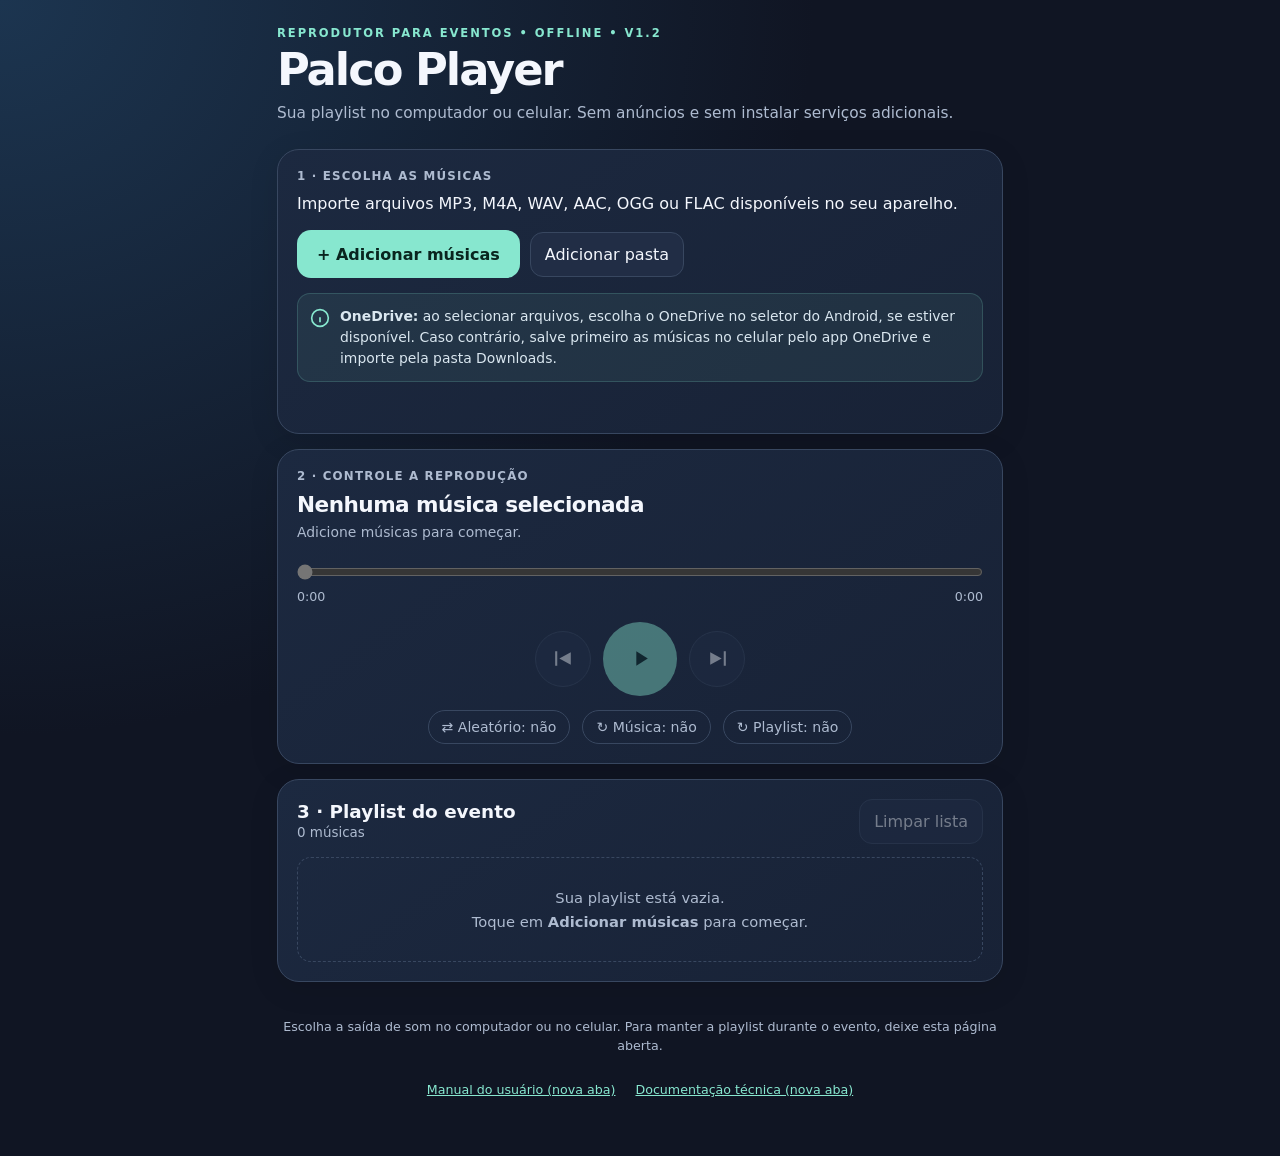
==== commit ab9f21c2: "Preparar publicação do Palco Player v1.2.0 com Desktop e Nexo" ====
--- a/index.html
+++ b/index.html
@@ -4,7 +4,7 @@
   <meta charset="utf-8">
   <meta name="viewport" content="width=device-width, initial-scale=1, viewport-fit=cover">
   <meta name="theme-color" content="#101523">
-  <title>Palco Player MVP 2 — OneDrive Pessoal</title>
+  <title>Palco Player v1.2 — Música para seu evento</title>
   <style>
     :root { color-scheme: dark; --bg:#101523; --surface:#192237; --surface2:#212d45; --stroke:#384760; --text:#f4f7fd; --muted:#aebbd0; --accent:#87e7cf; --accent2:#d5fff2; --danger:#ffaaa8; }
     * { box-sizing:border-box; }
@@ -12,7 +12,7 @@
     button,input { font:inherit; }
     button { cursor:pointer; touch-action:manipulation; }
     button:disabled { opacity:.42; cursor:default; }
-    button:focus-visible, input:focus-visible { outline:3px solid var(--accent); outline-offset:3px; }
+    a:focus-visible, button:focus-visible, input:focus-visible { outline:3px solid var(--accent); outline-offset:3px; }
     .page { width:min(760px,100%); margin:0 auto; padding:26px 17px max(44px,env(safe-area-inset-bottom)); }
     .eyebrow { font-size:.72rem; font-weight:800; letter-spacing:.17em; text-transform:uppercase; color:var(--accent); }
     h1 { font-size:clamp(1.95rem,7vw,2.8rem); line-height:1.1; margin:5px 0 8px; letter-spacing:-.045em; }
@@ -56,37 +56,22 @@
     .empty { text-align:center; color:var(--muted); border:1px dashed var(--stroke); padding:28px 12px; border-radius:14px; font-size:.92rem; line-height:1.6; }
     .status { min-height:20px; color:var(--accent); font-size:.86rem; margin-top:12px; overflow-wrap:anywhere; }
     .status.error { color:var(--danger); }
-    .cloud-config { display:grid; gap:10px; margin:12px 0; }
-    .field-label { display:block; font-size:.85rem; color:var(--muted); margin-bottom:5px; }
-    .field { width:100%; max-width:100%; min-width:0; padding:12px 13px; min-height:46px; border:1px solid var(--stroke); border-radius:12px; background:var(--bg); color:var(--text); }
-    .cloud-actions { display:flex; gap:8px; flex-wrap:wrap; align-items:center; }
-    .cloud-browse { margin-top:15px; padding-top:14px; border-top:1px solid var(--stroke); }
-    .cloud-status { overflow-wrap:anywhere; color:var(--muted); font-size:.86rem; min-height:22px; line-height:1.55; margin-top:10px; }
-    .cloud-status.error { color:var(--danger); }
-    .cloud-status.success { color:var(--accent); }
-    .drive-list { list-style:none; display:grid; grid-template-columns:minmax(0,1fr); padding:0; margin:9px 0; gap:6px; }
-    .drive-item { display:flex; min-width:0; max-width:100%; width:100%; align-items:center; gap:8px; padding:8px 9px; border-radius:12px; background:var(--surface2); }
-    .drive-name { flex:1 1 0; min-width:0; white-space:nowrap; overflow:hidden; text-overflow:ellipsis; color:var(--text); font-size:.9rem; }
-    .drive-folder { color:var(--text); flex:1; min-width:0; border:0; text-align:left; background:transparent; padding:5px; white-space:nowrap; overflow:hidden; text-overflow:ellipsis; }
-    .drive-select { width:20px; height:20px; flex:0 0 20px; accent-color:var(--accent); }
-    .drive-sup { color:var(--muted); font-size:.77rem; margin:8px 0; }
-    .drive-icon { width:20px; flex:0 0 20px; text-align:center; }
-    .quiet-note { font-size:.82rem; color:var(--muted); margin:10px 0 0; line-height:1.5; }
-    .hidden { display:none !important; }
     .footer { font-size:.79rem; line-height:1.5; text-align:center; color:var(--muted); padding-top:8px; }
+    .guide-links { display:flex; justify-content:center; flex-wrap:wrap; gap:4px 20px; }
+    .guide-links a { display:inline-flex; align-items:center; min-height:44px; color:var(--accent); }
     .sr-only { position:absolute; width:1px; height:1px; overflow:hidden; clip:rect(0,0,0,0); white-space:nowrap; }
     @media(max-width:380px) { .page{padding-inline:11px} .card{padding:15px} .mini{width:29px;flex-basis:29px} .controls{gap:9px} }
   </style>
 </head>
 <body>
 <main class="page">
-  <div class="eyebrow">Reprodutor para eventos · OneDrive pessoal</div>
+  <div class="eyebrow">Reprodutor para eventos • Offline • v1.2</div>
   <h1>Palco Player</h1>
-  <p class="sub">Sua playlist, seu celular, sua caixa Bluetooth. Músicas locais ou reprodução direta do OneDrive quando conectado.</p>
+  <p class="sub">Sua playlist no computador ou celular. Sem anúncios e sem instalar serviços adicionais.</p>
 
   <section class="card" aria-label="Adicionar músicas">
     <div class="label">1 · Escolha as músicas</div>
-    <p style="margin:9px 0 14px;line-height:1.5">Importe arquivos MP3, M4A, WAV, AAC, OGG ou FLAC disponíveis no celular.</p>
+    <p style="margin:9px 0 14px;line-height:1.5">Importe arquivos MP3, M4A, WAV, AAC, OGG ou FLAC disponíveis no seu aparelho.</p>
     <div class="import-row">
       <button class="primary" id="pickBtn" type="button">+ Adicionar músicas</button>
       <button class="secondary" id="folderBtn" type="button" title="Disponibilidade varia conforme o navegador">Adicionar pasta</button>
@@ -100,44 +85,8 @@
     <div id="status" class="status" role="status" aria-live="polite"></div>
   </section>
 
-  <section class="card" aria-label="Músicas do OneDrive">
-    <div class="label">2 · Conecte seu OneDrive pessoal</div>
-    <p style="margin:9px 0 11px;line-height:1.5">Acesse seu OneDrive pessoal e adicione músicas sem baixá-las. Exige internet, publicação HTTPS e um registro de aplicativo Microsoft.</p>
-    <div id="cloudPrereq" class="hint">
-      <svg width="20" height="20" viewBox="0 0 24 24" fill="none" stroke="currentColor" stroke-width="2" aria-hidden="true"><circle cx="12" cy="12" r="10"/><path d="M12 11v6M12 7h.01"/></svg>
-      <span id="cloudPrereqText">O acesso direto exige que esta página seja publicada em HTTPS com um aplicativo registrado na Microsoft. A reprodução local continua disponível sem isso.</span>
-    </div>
-    <div class="cloud-config">
-      <div>
-        <label class="field-label" for="clientId">ID do aplicativo Microsoft (Client ID; não é senha)</label>
-        <input class="field" id="clientId" placeholder="xxxxxxxx-xxxx-xxxx-xxxx-xxxxxxxxxxxx" autocomplete="off" spellcheck="false" inputmode="text">
-      </div>
-      <div>
-        <span class="field-label">URL de retorno para cadastrar na Microsoft (tipo SPA)</span>
-        <div class="import-row"><code id="redirectUri" style="font-size:.78rem;overflow-wrap:anywhere;flex:1;min-width:0"></code><button id="copyRedirect" class="secondary" type="button">Copiar</button></div>
-      </div>
-      <div class="cloud-actions">
-        <button id="saveClient" class="secondary" type="button">Salvar configuração</button>
-        <button id="connect" class="primary" type="button" disabled>Conectar OneDrive</button>
-        <button id="disconnect" class="secondary hidden" type="button">Sair da conta</button>
-      </div>
-      <div class="cloud-status" id="cloudStatus" role="status" aria-live="polite"></div>
-    </div>
-    <div id="cloudBrowser" class="cloud-browse hidden">
-      <div class="bar">
-        <div style="min-width:0"><div class="label">Explorar pastas</div><div id="folderPath" style="font-size:.96rem;word-break:break-word;margin-top:5px">Meu OneDrive</div></div>
-        <button type="button" class="secondary" id="backFolder" disabled>← Voltar</button>
-      </div>
-      <div class="cloud-actions"><button id="reloadFolder" class="secondary" type="button">Atualizar pasta</button><button id="addSelected" class="primary" type="button" disabled>+ Adicionar selecionadas</button><button id="addAllCloud" class="secondary" type="button" disabled>+ Adicionar todas da pasta</button></div>
-      <p class="drive-sup" id="folderCount">Nenhum arquivo carregado</p>
-      <ul class="drive-list" id="driveList" aria-label="Conteúdo da pasta do OneDrive"></ul>
-      <button id="moreCloud" type="button" class="secondary hidden">Carregar mais arquivos</button>
-      <p class="quiet-note">As músicas da nuvem usam dados móveis/Wi-Fi e não funcionam offline. Pastas não são incluídas recursivamente. O link temporário de reprodução é renovado antes de cada faixa.</p>
-    </div>
-  </section>
-
   <section class="card" aria-label="Reprodução">
-    <div class="label">3 · Controle a reprodução</div>
+    <div class="label">2 · Controle a reprodução</div>
     <div class="song-title" id="nowTitle">Nenhuma música selecionada</div>
     <div class="song-detail" id="nowDetail">Adicione músicas para começar.</div>
     <input aria-label="Posição da música" class="seek" id="seek" type="range" min="0" max="1000" value="0" disabled>
@@ -157,14 +106,20 @@
 
   <section class="card" aria-label="Lista de músicas">
     <div class="bar">
-      <div><h2>4 · Playlist do evento</h2><span class="count" id="count">0 músicas</span></div>
+      <div><h2>3 · Playlist do evento</h2><span class="count" id="count">0 músicas</span></div>
       <button class="secondary" id="clear" type="button" disabled>Limpar lista</button>
     </div>
     <div class="empty" id="empty">Sua playlist está vazia.<br>Toque em <strong>Adicionar músicas</strong> para começar.</div>
     <ol class="track-list" id="list" aria-label="Músicas adicionadas"></ol>
   </section>
 
-  <div class="footer">Saída de áudio pelo Android/Bluetooth. Mantenha o navegador aberto. A playlist não é salva ao recarregar. O OneDrive pessoal requer internet, HTTPS, cadastro Microsoft e consentimento somente de leitura; nenhuma senha é solicitada pelo Palco Player.</div>
+  <footer class="footer">
+    <p>Escolha a saída de som no computador ou no celular. Para manter a playlist durante o evento, deixe esta página aberta.</p>
+    <nav class="guide-links" aria-label="Guias do Palco Player">
+      <a href="docs/manual.html" target="_blank" rel="noopener">Manual do usuário (nova aba)</a>
+      <a href="docs/arquitetura.html" target="_blank" rel="noopener">Documentação técnica (nova aba)</a>
+    </nav>
+  </footer>
 </main>
 <script>
 (() => {
@@ -172,324 +127,174 @@
   const $ = id => document.getElementById(id);
   const audio = $('audio');
   const list = $('list');
-  let tracks = [], index = -1, currentUrl = null, shuffle = false, repeatMode = 'off';
-  let shuffleHistory = [], skipErrors = 0, loadGeneration = 0;
-  const collator = new Intl.Collator('pt-BR', { numeric:true, sensitivity:'base' });
+  let tracks = [];
+  let index = -1;
+  let currentUrl = null;
+  let shuffle = false;
+  let repeatMode = 'off'; // off | track | playlist
+  let shuffleHistory = [];
+  let skipErrors = 0;
+  const collator = new Intl.Collator('pt-BR', { numeric: true, sensitivity: 'base' });
   const allowed = /\.(mp3|m4a|mp4|aac|wav|ogg|oga|opus|flac|webm)$/i;
   const iconPlay = '<path d="M8 5v14l11-7-11-7Z"/>';
   const iconPause = '<path d="M7 5h4v14H7V5Zm6 0h4v14h-4V5Z"/>';
   const fmt = t => Number.isFinite(t) && t >= 0 ? `${Math.floor(t/60)}:${String(Math.floor(t%60)).padStart(2,'0')}` : '0:00';
-  const cleanName = s => String(s).replace(/\.[^.]+$/, '');
-  const localKey = f => `${f.name}|${f.size}|${f.lastModified}`;
-  function status(message, error=false) { $('status').textContent=message; $('status').classList.toggle('error',error); }
+  const cleanName = s => s.replace(/\.[^.]+$/, '');
+  const key = f => `${f.name}|${f.size}|${f.lastModified}`;
+  function status(message, error=false) {
+    $('status').textContent = message;
+    $('status').classList.toggle('error', error);
+  }
   function updateButtons() {
-    const enabled=tracks.length>0;
-    for (const id of ['play','prev','next','clear']) $(id).disabled=!enabled;
-    $('playIcon').innerHTML=audio.paused?iconPlay:iconPause;
-    $('play').setAttribute('aria-label',audio.paused?'Reproduzir':'Pausar');
-    $('play').title=audio.paused?'Reproduzir':'Pausar';
-    $('seek').disabled=!(index>=0 && Number.isFinite(audio.duration) && audio.duration>0);
+    const enabled = tracks.length > 0;
+    $('play').disabled = !enabled;
+    $('prev').disabled = !enabled;
+    $('next').disabled = !enabled;
+    $('clear').disabled = !enabled;
+    $('playIcon').innerHTML = audio.paused ? iconPlay : iconPause;
+    $('play').setAttribute('aria-label', audio.paused ? 'Reproduzir' : 'Pausar');
+    $('play').title = audio.paused ? 'Reproduzir' : 'Pausar';
+    $('seek').disabled = !(index >= 0 && Number.isFinite(audio.duration) && audio.duration > 0);
   }
   function render() {
-    $('empty').hidden=tracks.length>0;
-    $('count').textContent=`${tracks.length} ${tracks.length===1?'música':'músicas'}`;
+    $('empty').hidden = tracks.length > 0;
+    $('count').textContent = `${tracks.length} ${tracks.length === 1 ? 'música' : 'músicas'}`;
     list.replaceChildren();
     tracks.forEach((track,i) => {
-      const row=document.createElement('li'); row.className='track'+(i===index?' current':'');
-      const main=document.createElement('button'); main.className='track-main'; main.type='button';main.title=`Tocar ${track.name}`;
-      const n=document.createElement('span');n.className='track-num';n.textContent=i===index&&!audio.paused?'♫':String(i+1);
-      const name=document.createElement('span');name.className='track-name';name.textContent=(track.source==='onedrive'?'☁ ':'')+cleanName(track.name);
-      main.append(n,name);main.addEventListener('click',()=>playAt(i));
-      const actions=document.createElement('div');actions.className='track-actions';
+      const row = document.createElement('li');
+      row.className = 'track' + (i === index ? ' current' : '');
+      const main = document.createElement('button');
+      main.className = 'track-main'; main.type = 'button';
+      main.title = `Tocar ${track.file.name}`;
+      const n = document.createElement('span'); n.className = 'track-num'; n.textContent = i === index && !audio.paused ? '♫' : String(i+1);
+      const name = document.createElement('span'); name.className = 'track-name'; name.textContent = cleanName(track.file.name);
+      main.append(n,name);
+      main.addEventListener('click',() => playAt(i));
+      const actions = document.createElement('div'); actions.className='track-actions';
       for (const [symbol,title,fn,disabled] of [
-        ['↑','Subir música',()=>move(i,-1),i===0],
-        ['↓','Descer música',()=>move(i,1),i===tracks.length-1],
-        ['×','Remover música',()=>remove(i),false]
+        ['↑','Subir música',()=>move(i,-1), i === 0],
+        ['↓','Descer música',()=>move(i,1), i === tracks.length-1],
+        ['×','Remover música',()=>remove(i), false]
       ]) {
-        const btn=document.createElement('button');btn.className='mini';btn.type='button';btn.title=title;
-        btn.setAttribute('aria-label',`${title}: ${track.name}`);
-        btn.textContent=symbol;btn.style.fontSize='1.3rem';btn.disabled=disabled;
-        btn.addEventListener('click',fn);actions.append(btn);
+        const btn = document.createElement('button'); btn.className = 'mini'; btn.type='button'; btn.title=title; btn.setAttribute('aria-label',`${title}: ${track.file.name}`);
+        btn.textContent = symbol; btn.style.fontSize='1.3rem'; btn.disabled=disabled; btn.addEventListener('click',fn); actions.append(btn);
       }
-      row.append(main,actions);list.append(row);
+      row.append(main,actions); list.append(row);
     });
     updateButtons();
   }
   function updateNow() {
-    const track=tracks[index];
-    $('nowTitle').textContent=track?cleanName(track.name):'Nenhuma música selecionada';
-    $('nowDetail').textContent=track?`Faixa ${index+1} de ${tracks.length} · ${track.source==='onedrive'?'OneDrive (internet)':'Arquivo local'} · Bluetooth pelo Android`:'Adicione músicas para começar.';
+    const track = tracks[index];
+    $('nowTitle').textContent = track ? cleanName(track.file.name) : 'Nenhuma música selecionada';
+    $('nowDetail').textContent = track ? `Faixa ${index+1} de ${tracks.length} · Saída pelo áudio do celular` : 'Adicione músicas para começar.';
     updateButtons();
   }
-  function addFiles(fileList) {
-    const incoming=Array.from(fileList).filter(f=>f.type.startsWith('audio/')||allowed.test(f.name));
-    const known=new Set(tracks.filter(t=>t.source==='local').map(t=>localKey(t.file)));
-    const fresh=incoming.filter(f=>!known.has(localKey(f))&&known.add(localKey(f)));
-    fresh.sort((a,b)=>collator.compare(a.webkitRelativePath||a.name,b.webkitRelativePath||b.name));
-    tracks.push(...fresh.map(file=>({source:'local',name:file.name,file})));
-    if(index<0&&tracks.length){index=0;updateNow();}
+  async function addFiles(fileList) {
+    const incoming = Array.from(fileList).filter(f => f.type.startsWith('audio/') || allowed.test(f.name));
+    const known = new Set(tracks.map(t => key(t.file)));
+    const fresh = incoming.filter(f => !known.has(key(f)) && known.add(key(f)));
+    fresh.sort((a,b) => collator.compare(cleanName(a.webkitRelativePath || a.name),cleanName(b.webkitRelativePath || b.name)));
+    tracks.push(...fresh.map(file => ({ file })));
     render();
-    status(fresh.length?`${fresh.length} ${fresh.length===1?'música adicionada':'músicas adicionadas'}. Toque em ▶ para iniciar.`:'Nenhuma música nova encontrada.',!fresh.length);
-  }
-  function addCloudItems(items) {
-    const known=new Set(tracks.filter(t=>t.source==='onedrive').map(t=>t.cloudId));
-    const fresh=items.filter(f=>f.file && isAudio(f) && !known.has(f.id) && known.add(f.id));
-    tracks.push(...fresh.map(f=>({source:'onedrive',name:f.name,cloudId:f.id})));
-    if(index<0&&tracks.length){index=0;updateNow();}
-    render();
-    cloudStatus(fresh.length?`${fresh.length} ${fresh.length===1?'música adicionada':'músicas adicionadas'} à playlist.`:'Essas músicas já estão na playlist.',false);
-    $('addSelected').disabled=true;
-    selectedCloud.clear();
-    renderFolder();
-  }
-  function releaseUrl() {if(currentUrl){URL.revokeObjectURL(currentUrl);currentUrl=null;}}
+    if (index < 0 && tracks.length) { index=0; updateNow(); render(); }
+    status(fresh.length ? `${fresh.length} ${fresh.length === 1 ? 'música adicionada' : 'músicas adicionadas'}. Toque em ▶ para iniciar.` : 'Nenhuma música nova encontrada. Confira os formatos selecionados.', !fresh.length);
+  }
+  function releaseUrl() {
+    if (currentUrl) {
+      URL.revokeObjectURL(currentUrl);
+      currentUrl = null;
+    }
+  }
   async function playAt(i) {
-    if(i<0||i>=tracks.length)return;
-    const generation=++loadGeneration;
-    const track=tracks[i];
+    if (i < 0 || i >= tracks.length) return;
     try {
-      const changed=(i!==index||!audio.src);
-      let src=null;
-      if(changed) {
-        if(track.source==='onedrive') {
-          status(`Preparando áudio do OneDrive: ${cleanName(track.name)}…`);
-          src=await obtainCloudAudioUrl(track.cloudId);
-        } else {
-          src=URL.createObjectURL(track.file);
-        }
-        if(generation!==loadGeneration){if(track.source==='local'&&src)URL.revokeObjectURL(src);return;}
-        audio.pause();audio.removeAttribute('src');audio.load();releaseUrl();
-        index=i;audio.src=src;
-        if(track.source==='local')currentUrl=src;
+      if (i !== index || !audio.src) {
+        audio.pause();
+        audio.removeAttribute('src'); audio.load();
+        releaseUrl();
+        index = i;
+        currentUrl = URL.createObjectURL(tracks[i].file);
+        audio.src = currentUrl;
         audio.load();
       }
-      updateNow();render();
-      if('mediaSession' in navigator && typeof MediaMetadata!=='undefined') {
-        navigator.mediaSession.metadata=new MediaMetadata({title:cleanName(track.name),artist:'Palco Player',album:track.source==='onedrive'?'OneDrive':'Playlist do evento'});
+      updateNow(); render();
+      if ('mediaSession' in navigator && typeof MediaMetadata !== 'undefined') {
+        navigator.mediaSession.metadata = new MediaMetadata({ title:cleanName(tracks[index].file.name), artist:'Palco Player', album:'Playlist do evento' });
       }
       await audio.play();
-      if(generation!==loadGeneration)return;
-      skipErrors=0;status('Reproduzindo. O volume e a saída Bluetooth são controlados pelo Android.');
-      updateButtons();render();
-    } catch(e) {
-      if(generation!==loadGeneration)return;
-      status(track.source==='onedrive'?`Falha ao reproduzir do OneDrive: ${safeError(e)}. Confira conexão e login.`:'Não foi possível reproduzir este arquivo local.',true);
+      skipErrors = 0;
+      status('Reproduzindo. Use os botões do celular para controlar o volume.');
+      updateButtons(); render();
+    } catch (e) {
+      status('Não foi possível tocar este arquivo. Confira o formato e se ele está disponível no celular.',true);
       updateButtons();
     }
   }
-  async function togglePlay() {if(!tracks.length)return;if(!audio.paused){audio.pause();return;}await playAt(index<0?0:index);}
-  function nextIndex(from,direction=1,manual=true) {
-    if(!tracks.length)return-1;
-    if(shuffle&&tracks.length>1&&direction>0) {
-      let fresh=tracks.map((_,i)=>i).filter(i=>i!==from&&!shuffleHistory.includes(i));
-      if(!fresh.length) {
-        if(repeatMode!=='playlist'&&!manual)return -1;
-        shuffleHistory=[from];
-        fresh=tracks.map((_,i)=>i).filter(i=>i!==from);
+  async function togglePlay() {
+    if (!tracks.length) return;
+    if (!audio.paused) { audio.pause(); return; }
+    await playAt(index < 0 ? 0 : index);
+  }
+  function nextIndex(from, direction=1, manual=true) {
+    if (!tracks.length) return -1;
+    if (shuffle && tracks.length > 1 && direction > 0) {
+      let fresh = tracks.map((_, i) => i).filter(i => i !== from && !shuffleHistory.includes(i));
+      if (!fresh.length) {
+        // Sem repetição, encerra ao completar a rodada de músicas aleatórias.
+        if (repeatMode !== 'playlist' && !manual) return -1;
+        shuffleHistory = [from];
+        fresh = tracks.map((_, i) => i).filter(i => i !== from);
       }
-      const chosen=fresh[Math.floor(Math.random()*fresh.length)];shuffleHistory.push(chosen);return chosen;
-    }
-    const candidate=from+direction;
-    if(candidate>=tracks.length)return repeatMode==='playlist'?0:-1;
-    if(candidate<0)return repeatMode==='playlist'?tracks.length-1:0;
+      const chosen = fresh[Math.floor(Math.random() * fresh.length)];
+      shuffleHistory.push(chosen);
+      return chosen;
+    }
+    const candidate = from + direction;
+    if (candidate >= tracks.length) return repeatMode === 'playlist' ? 0 : -1;
+    if (candidate < 0) return repeatMode === 'playlist' ? tracks.length-1 : 0;
     return candidate;
   }
-  async function next(manual=true){const i=nextIndex(index,1,manual);if(i>=0)await playAt(i);else if(!manual){audio.pause();audio.currentTime=0;updateButtons();status('Fim da playlist. Ative “↻ Playlist” para reiniciar automaticamente.');}else status('Última música da playlist.');}
-  async function prev(){if(audio.currentTime>3){audio.currentTime=0;return;}if(shuffle&&shuffleHistory.length>1){shuffleHistory.pop();await playAt(shuffleHistory[shuffleHistory.length-1]);return;}await playAt(nextIndex(index,-1));}
+  async function next(manual = true) {
+    const i = nextIndex(index,1,manual);
+    if (i >= 0) await playAt(i);
+    else if (!manual) { audio.pause(); audio.currentTime = 0; updateButtons(); status('Fim da playlist. Ative “↻ Playlist” para reiniciar automaticamente.'); }
+    else status('Última música da playlist.');
+  }
+  async function prev() {
+    if (audio.currentTime > 3) { audio.currentTime = 0; return; }
+    if (shuffle && shuffleHistory.length > 1) {
+      shuffleHistory.pop(); await playAt(shuffleHistory.pop()); return;
+    }
+    await playAt(nextIndex(index,-1));
+  }
   function move(i,offset) {
-    const j=i+offset;if(j<0||j>=tracks.length)return;
+    const j=i+offset;
+    if (j<0 || j>=tracks.length) return;
     [tracks[i],tracks[j]]=[tracks[j],tracks[i]];
-    if(index===i)index=j;else if(index===j)index=i;
-    shuffleHistory=[];updateNow();render();
+    if (index===i) index=j;
+    else if (index===j) index=i;
+    shuffleHistory=[];
+    updateNow();render();
   }
   function remove(i) {
-    ++loadGeneration;
-    const wasCurrent=i===index;
-    if(wasCurrent){audio.pause();audio.removeAttribute('src');audio.load();releaseUrl();}
+    const wasCurrent = i===index;
+    if (wasCurrent) { audio.pause(); audio.removeAttribute('src'); audio.load();releaseUrl(); }
     tracks.splice(i,1);
-    if(!tracks.length)index=-1;
-    else if(wasCurrent)index=Math.min(i,tracks.length-1);
-    else if(i<index)index--;
+    if (!tracks.length) { index=-1; }
+    else if (wasCurrent) { index=-1; $('nowTitle').textContent='Música removida'; $('nowDetail').textContent='Toque em ▶ para continuar.'; index=Math.min(i,tracks.length-1); }
+    else if (i < index) index--;
     shuffleHistory=[];
-    if(!tracks.length||wasCurrent){$('currentTime').textContent='0:00';$('duration').textContent='0:00';$('seek').value='0';}
-    updateNow();render();
-  }
-  function clear(){if(!tracks.length||!confirm(`Remover ${tracks.length} músicas da playlist?`))return;++loadGeneration;audio.pause();audio.removeAttribute('src');audio.load();releaseUrl();tracks=[];index=-1;shuffleHistory=[];$('currentTime').textContent='0:00';$('duration').textContent='0:00';$('seek').value='0';updateNow();render();status('Playlist limpa.');}
-
-  // OneDrive via OAuth 2.0 PKCE (MSAL). Nenhuma senha ou Client Secret é coletado.
-  // MSAL é carregado somente quando necessário, para manter a reprodução local offline.
-  const GRAPH='https://graph.microsoft.com/v1.0';
-  const SCOPES=['Files.Read'];
-  const CONFIG_KEY='palco-player-v2-personal-client-id';
-  const REDIRECT=location.protocol==='file:'?'(publique em HTTPS para obter a URL)':location.origin+location.pathname;
-  const SECURE=location.protocol==='https:' || (location.protocol==='http:'&&['localhost','127.0.0.1'].includes(location.hostname));
-  const savedConfig=()=>{try{return localStorage.getItem(CONFIG_KEY)||'';}catch(e){return '';}};
-  const saveConfig=(value)=>{try{localStorage.setItem(CONFIG_KEY,value);return true;}catch(e){return false;}};
-  let clientId='', msalInstance=null, account=null, authBusy=false, cloudItems=[], selectedCloud=new Set(), nextCloudPage=null, navigation=[{id:null,name:'Meu OneDrive'}];
-  function safeError(error){const raw=String(error?.error?.message||error?.message||error||'erro desconhecido');return raw.replace(/(https?:\/\/)[^\s]+/g,'[URL]').slice(0,230);}
-  function cloudStatus(message,error=false,success=false){$('cloudStatus').textContent=message;$('cloudStatus').classList.toggle('error',error);$('cloudStatus').classList.toggle('success',success);}
-  function isAudio(item){return item?.file && (allowed.test(item.name||'') || String(item.file?.mimeType||'').startsWith('audio/'));}
-  function setConnectedUI(){
-    const connected=!!account;
-    $('connect').classList.toggle('hidden',connected);
-    $('disconnect').classList.toggle('hidden',!connected);
-    $('connect').disabled=!SECURE||!clientId||authBusy;
-    $('cloudBrowser').classList.toggle('hidden',!connected);
-    $('clientId').disabled=connected;
-    $('saveClient').disabled=connected;
-    if(connected)cloudStatus(`Conta pessoal conectada: ${account.username||account.name||'Microsoft'}. Permissão somente de leitura.`,false,true);
-  }
-  async function loadMsal(){
-    if(window.msal?.PublicClientApplication)return window.msal;
-    return new Promise((resolve,reject)=>{
-      const script=document.createElement('script');
-      script.src='https://alcdn.msauth.net/browser/2.38.4/js/msal-browser.min.js';
-      script.crossOrigin='anonymous';
-      let completed=false;
-      const finish=(err)=>{if(completed)return;completed=true;clearTimeout(timeout);if(err)reject(err);else resolve(window.msal);};
-      const timeout=setTimeout(()=>finish(new Error('A biblioteca de autenticação não carregou. Verifique a internet.')),15000);
-      script.onload=()=>window.msal?.PublicClientApplication?finish():finish(new Error('Biblioteca de autenticação inválida.'));
-      script.onerror=()=>finish(new Error('Falha ao carregar biblioteca oficial Microsoft.'));
-      document.head.appendChild(script);
-    });
-  }
-  async function initializeAuth(){
-    if(msalInstance)return msalInstance;
-    if(!SECURE)throw new Error('Abra este MVP 2 em um endereço HTTPS autorizado na Microsoft.');
-    if(!clientId)throw new Error('Informe o Client ID do aplicativo cadastrado na Microsoft.');
-    const lib=await loadMsal();
-    const app=new lib.PublicClientApplication({
-      auth:{clientId,authority:'https://login.microsoftonline.com/consumers',redirectUri:REDIRECT,navigateToLoginRequestUrl:false},
-      cache:{cacheLocation:'sessionStorage',storeAuthStateInCookie:false}
-    });
-    if(typeof app.initialize==='function')await app.initialize();
-    // Tratamento obrigatório de retorno OAuth antes de novas operações.
-    const result=await app.handleRedirectPromise();
-    const accounts=app.getAllAccounts();
-    msalInstance=app;
-    account=result?.account||app.getActiveAccount?.()||accounts[0]||null;
-    if(account&&app.setActiveAccount)app.setActiveAccount(account);
-    setConnectedUI();
-    return app;
-  }
-  async function connect(){
-    if(authBusy)return;
-    authBusy=true;setConnectedUI();
-    try{
-      const app=await initializeAuth();
-      if(account){await showFolder();return;}
-      cloudStatus('Abrindo login seguro da Microsoft…');
-      await app.loginRedirect({scopes:SCOPES});
-    }catch(e){cloudStatus(`Não foi possível conectar: ${safeError(e)}`,true);}
-    finally{authBusy=false;setConnectedUI();}
-  }
-  async function disconnect(){
-    if(!msalInstance||!account)return;
-    try{const app=msalInstance;cloudStatus('Saindo da conta Microsoft…');await app.logoutRedirect({account,postLogoutRedirectUri:REDIRECT});}
-    catch(e){cloudStatus(`Falha ao sair: ${safeError(e)}`,true);}
-  }
-  async function getToken(){
-    const app=await initializeAuth();
-    if(!account)throw new Error('Conta desconectada. Toque em Conectar OneDrive.');
-    try{return (await app.acquireTokenSilent({scopes:SCOPES,account})).accessToken;}
-    catch(e){throw new Error('A sessão Microsoft precisa ser renovada. Entre novamente na conta.');}
-  }
-  function validatedGraphUrl(url){
-    const parsed=new URL(url,GRAPH);
-    if(parsed.protocol!=='https:'||parsed.origin!=='https://graph.microsoft.com'||!parsed.pathname.startsWith('/v1.0/'))throw new Error('URL de API inválida.');
-    return parsed.href;
-  }
-  async function graphGet(path){
-    const url=validatedGraphUrl(path);
-    const token=await getToken();
-    const response=await fetch(url,{headers:{Authorization:`Bearer ${token}`,Accept:'application/json'}});
-    if(!response.ok){
-      let detail='';try{const j=await response.json();detail=j.error?.message||j.error?.code||'';}catch(_e){}
-      throw new Error(`Microsoft Graph ${response.status}${detail?': '+detail:''}`);
-    }
-    return await response.json();
-  }
-  async function obtainCloudAudioUrl(itemId){
-    if(!/^[a-zA-Z0-9!_\-\.~]+$/.test(itemId))throw new Error('Identificador de arquivo inválido.');
-    const base=`${GRAPH}/me/drive/items/${encodeURIComponent(itemId)}`;
-    const query='?$select='+encodeURIComponent('id,name,file,@microsoft.graph.downloadUrl');
-    let item;
-    try{item=await graphGet(base+query);}catch(e){item=await graphGet(base);}
-    let downloadUrl=item['@microsoft.graph.downloadUrl'];
-    if(!downloadUrl){item=await graphGet(base);downloadUrl=item['@microsoft.graph.downloadUrl'];}
-    if(typeof downloadUrl!=='string'||!/^https:\/\//i.test(downloadUrl))throw new Error('O OneDrive não forneceu um link temporário seguro para esta música.');
-    // URL preautenticada temporária: usada só pelo elemento audio; não armazenar nem imprimir.
-    return downloadUrl;
-  }
-  function currentFolder(){return navigation[navigation.length-1];}
-  async function fetchFolderPage(url,append=false){
-    cloudStatus('Carregando arquivos do OneDrive…');
-    const data=await graphGet(url);
-    const values=Array.isArray(data.value)?data.value:[];
-    cloudItems=append?cloudItems.concat(values):values;
-    nextCloudPage=data['@odata.nextLink']||null;
-    renderFolder();
-    cloudStatus(`${cloudItems.length} itens carregados nesta pasta.`,false,true);
-  }
-  async function showFolder(){
-    if(!account)return;
-    selectedCloud.clear();
-    const f=currentFolder();
-    const base=f.id?`${GRAPH}/me/drive/items/${encodeURIComponent(f.id)}/children`:`${GRAPH}/me/drive/root/children`;
-    try{await fetchFolderPage(base+'?$top=200',false);}catch(e){cloudStatus(`Não foi possível abrir a pasta: ${safeError(e)}`,true);}
-  }
-  async function openFolder(folder){navigation.push({id:folder.id,name:folder.name});await showFolder();}
-  function renderFolder(){
-    $('folderPath').textContent=navigation.map(f=>f.name).join(' / ');
-    $('backFolder').disabled=navigation.length<2;
-    const audios=cloudItems.filter(isAudio);
-    $('folderCount').textContent=`${cloudItems.length} itens carregados · ${audios.length} músicas nesta página/pasta`;
-    $('addAllCloud').disabled=!audios.length;
-    $('addSelected').disabled=!selectedCloud.size;
-    $('moreCloud').classList.toggle('hidden',!nextCloudPage);
-    const driveList=$('driveList');driveList.replaceChildren();
-    if(!cloudItems.length){const li=document.createElement('li');li.className='empty';li.textContent='Nenhum arquivo nesta pasta.';driveList.append(li);return;}
-    const sorted=cloudItems.slice().sort((a,b)=>Number(!!b.folder)-Number(!!a.folder)||collator.compare(a.name||'',b.name||''));
-    for(const item of sorted){
-      if(!item.folder&&!isAudio(item))continue;
-      const li=document.createElement('li');li.className='drive-item';
-      const glyph=document.createElement('span');glyph.className='drive-icon';glyph.textContent=item.folder?'📁':'♫';li.append(glyph);
-      if(item.folder){
-        const button=document.createElement('button');button.type='button';button.className='drive-folder';button.textContent=item.name;button.title=item.name;button.addEventListener('click',()=>openFolder(item));li.append(button);
-      }else{
-        const name=document.createElement('span');name.className='drive-name';name.textContent=item.name;name.title=item.name;li.append(name);
-        const check=document.createElement('input');check.type='checkbox';check.className='drive-select';check.setAttribute('aria-label',`Selecionar ${item.name}`);check.checked=selectedCloud.has(item.id);
-        check.addEventListener('change',()=>{if(check.checked)selectedCloud.add(item.id);else selectedCloud.delete(item.id);$('addSelected').disabled=!selectedCloud.size;});li.append(check);
-      }
-      driveList.append(li);
-    }
-  }
-  function saveClient(){
-    const input=$('clientId').value.trim();
-    if(!/^[0-9a-f]{8}-[0-9a-f]{4}-[0-9a-f]{4}-[0-9a-f]{4}-[0-9a-f]{12}$/i.test(input)){cloudStatus('Informe um Client ID válido (GUID, com hífens). Não informe senha ou segredo.',true);return;}
-    clientId=input;
-    const stored=saveConfig(input);
-    msalInstance=null;account=null;cloudItems=[];selectedCloud.clear();navigation=[{id:null,name:'Meu OneDrive'}];
-    setConnectedUI();cloudStatus(stored?'Client ID salvo neste navegador. Agora toque em Conectar OneDrive.':'Client ID configurado para esta sessão. O navegador bloqueou o armazenamento local.',false,true);
-  }
-  $('redirectUri').textContent=REDIRECT;
-  $('clientId').value=savedConfig();
-  clientId=$('clientId').value;
-  if(!SECURE){$('cloudPrereqText').textContent='MVP 1 local funciona normalmente neste arquivo, mas o login Microsoft NÃO funciona com file://. Para conectar, publique o MVP 2 em HTTPS e cadastre a URL abaixo como SPA na Microsoft.';cloudStatus('OneDrive indisponível enquanto a página não estiver hospedada em HTTPS.',true);}
-  else if(clientId){cloudStatus('Configuração encontrada. Verificando a sessão Microsoft…');}
-  else{cloudStatus('Aguardando Client ID registrado na Microsoft. Consulte as instruções de ativação.');}
-  setConnectedUI();
-  $('copyRedirect').addEventListener('click',async()=>{try{await navigator.clipboard.writeText(REDIRECT);cloudStatus('URL copiada.',false,true);}catch(e){cloudStatus('Não foi possível copiar automaticamente. Selecione a URL acima.');}});
-  $('saveClient').addEventListener('click',saveClient);
-  $('connect').addEventListener('click',connect);
-  $('disconnect').addEventListener('click',disconnect);
-  $('backFolder').addEventListener('click',()=>{if(navigation.length>1){navigation.pop();showFolder();}});
-  $('reloadFolder').addEventListener('click',showFolder);
-  $('moreCloud').addEventListener('click',async()=>{if(!nextCloudPage)return;const url=nextCloudPage;try{await fetchFolderPage(url,true);}catch(e){cloudStatus(`Falha ao carregar página: ${safeError(e)}`,true);}});
-  $('addSelected').addEventListener('click',()=>addCloudItems(cloudItems.filter(i=>selectedCloud.has(i.id))));
-  $('addAllCloud').addEventListener('click',()=>addCloudItems(cloudItems.filter(isAudio)));
-  if(SECURE&&clientId){initializeAuth().then(()=>{if(account)showFolder();else cloudStatus('Conta ainda não conectada. Toque em Conectar OneDrive.');}).catch(e=>cloudStatus(`Falha ao recuperar a sessão: ${safeError(e)}`,true));}
-
+    if (!tracks.length) { $('currentTime').textContent='0:00';$('duration').textContent='0:00';$('seek').value='0'; }
+    updateNow(); render();
+  }
+  function clear() {
+    if (!tracks.length) return;
+    if (!confirm(`Remover ${tracks.length} músicas da playlist?`)) return;
+    audio.pause();audio.removeAttribute('src');audio.load();releaseUrl();
+    tracks=[];index=-1;shuffleHistory=[];
+    $('currentTime').textContent='0:00';$('duration').textContent='0:00';$('seek').value='0';
+    updateNow();render();status('Playlist limpa.');
+  }
   $('pickBtn').addEventListener('click',()=>$('files').click());
   $('folderBtn').addEventListener('click',()=>$('folder').click());
   $('files').addEventListener('change',e=>{addFiles(e.target.files);e.target.value='';});
@@ -498,7 +303,7 @@
   $('next').addEventListener('click',()=>next());
   $('prev').addEventListener('click',prev);
   $('clear').addEventListener('click',clear);
-  $('shuffle').addEventListener('click',()=>{shuffle=!shuffle;shuffleHistory=shuffle&&index>=0?[index]:[];$('shuffle').textContent=`⇄ Aleatório: ${shuffle?'sim':'não'}`;$('shuffle').classList.toggle('active',shuffle);$('shuffle').setAttribute('aria-pressed',String(shuffle));});
+  $('shuffle').addEventListener('click',()=>{shuffle=!shuffle;shuffleHistory=shuffle && index>=0?[index]:[];$('shuffle').textContent=`⇄ Aleatório: ${shuffle?'sim':'não'}`;$('shuffle').classList.toggle('active',shuffle);$('shuffle').setAttribute('aria-pressed',String(shuffle));});
   function setRepeatMode(mode) {
     repeatMode = repeatMode === mode ? 'off' : mode;
     // O atributo loop faz a faixa atual repetir diretamente no navegador, inclusive no Android.
@@ -530,13 +335,9 @@
       next(false);
     }
   });
-  audio.addEventListener('error',()=>{
-    if(!audio.src||!tracks.length||index<0)return;
-    status(`Não foi possível carregar: ${tracks[index]?.name||'arquivo'}.`,true);
-    if(++skipErrors<tracks.length){const i=nextIndex(index,1);if(i>=0&&i!==index)playAt(i);}
-  });
-  if('mediaSession' in navigator){
-    const set=(act,fn)=>{try{navigator.mediaSession.setActionHandler(act,fn);}catch(e){}};
+  audio.addEventListener('error',()=>{if(!audio.src || !tracks.length)return;status(`Formato de áudio não suportado: ${tracks[index]?.file.name || 'arquivo'}.`,true);if(++skipErrors<tracks.length){const i=nextIndex(index,1);if(i>=0 && i!==index)playAt(i);}});
+  if ('mediaSession' in navigator) {
+    const set=(act,fn)=>{try{navigator.mediaSession.setActionHandler(act,fn);}catch(e){/* unsupported action */}};
     set('play',togglePlay);set('pause',()=>audio.pause());set('nexttrack',()=>next());set('previoustrack',prev);
     set('seekto',d=>{if(Number.isFinite(d.seekTime))audio.currentTime=d.seekTime;});
     set('seekbackward',d=>{audio.currentTime=Math.max(0,audio.currentTime-(d.seekOffset||10));});
